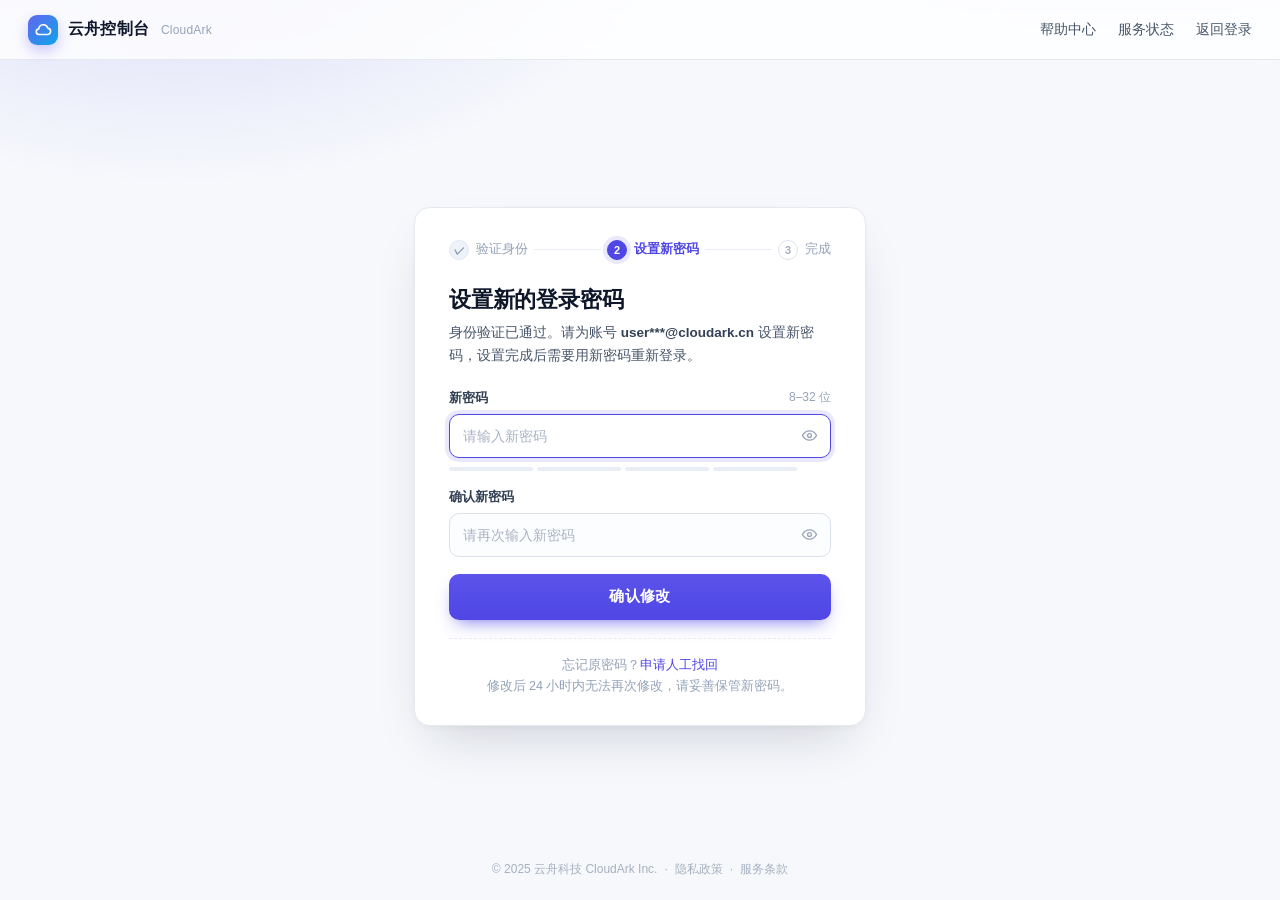
==== CloudArk/index.html @ 73594bb3 "Add files via upload" ====
<!DOCTYPE html>
<html lang="zh-CN">
<head>
<meta charset="UTF-8" />
<meta name="viewport" content="width=device-width, initial-scale=1" />
<title>重置登录密码 · 云舟控制台</title>
<style>
  :root{
    --brand:#4f46e5;
    --brand-dark:#4338ca;
    --brand-soft:rgba(79,70,229,.12);
    --text:#0f172a;
    --text-2:#475569;
    --text-3:#94a3b8;
    --line:#e5e9f0;
    --bg:#f6f8fc;
    --danger:#dc2626;
    --danger-bg:#fef2f2;
    --danger-line:#fecaca;
  }
  *{box-sizing:border-box;}
  html,body{height:100%;}
  body{
    margin:0;
    font-family:-apple-system,BlinkMacSystemFont,"Segoe UI","PingFang SC","Hiragino Sans GB","Microsoft YaHei",sans-serif;
    color:var(--text);
    background:var(--bg);
    -webkit-font-smoothing:antialiased;
    display:flex;
    flex-direction:column;
    min-height:100%;
  }
  body::before{
    content:"";
    position:fixed;
    inset:-30% -10% auto -10%;
    height:70vh;
    background:
      radial-gradient(45% 60% at 20% 30%, rgba(79,70,229,.16), transparent 70%),
      radial-gradient(40% 55% at 80% 10%, rgba(14,165,233,.14), transparent 70%);
    pointer-events:none;
    z-index:0;
  }

  /* ---------- 顶栏 ---------- */
  .topbar{
    position:relative;
    z-index:2;
    height:60px;
    display:flex;
    align-items:center;
    justify-content:space-between;
    padding:0 28px;
    background:rgba(255,255,255,.78);
    backdrop-filter:blur(10px);
    border-bottom:1px solid var(--line);
  }
  .brand{display:flex;align-items:center;gap:10px;font-weight:700;font-size:16px;letter-spacing:.2px;}
  .brand .mark{
    width:30px;height:30px;border-radius:9px;
    background:linear-gradient(135deg,#6366f1,#0ea5e9);
    display:flex;align-items:center;justify-content:center;
    box-shadow:0 6px 14px rgba(79,70,229,.28);
  }
  .brand .mark svg{width:17px;height:17px;}
  .brand small{font-weight:500;color:var(--text-3);font-size:12px;margin-left:2px;}
  .topnav{display:flex;align-items:center;gap:22px;font-size:13.5px;color:var(--text-2);}
  .topnav a{color:inherit;text-decoration:none;transition:color .15s;}
  .topnav a:hover{color:var(--brand);}

  /* ---------- 主体 ---------- */
  main{
    position:relative;
    z-index:1;
    flex:1;
    display:flex;
    align-items:center;
    justify-content:center;
    padding:44px 20px 32px;
  }
  .card{
    width:100%;
    max-width:452px;
    background:#fff;
    border:1px solid var(--line);
    border-radius:16px;
    box-shadow:0 24px 50px -18px rgba(15,23,42,.18),0 2px 6px rgba(15,23,42,.04);
    padding:32px 34px 28px;
    animation:rise .45s cubic-bezier(.2,.8,.3,1) both;
  }
  @keyframes rise{from{opacity:0;transform:translateY(10px);}to{opacity:1;transform:none;}}

  /* 步骤条 */
  .steps{display:flex;align-items:center;gap:6px;margin-bottom:26px;}
  .step{display:flex;align-items:center;gap:7px;font-size:12.5px;color:var(--text-3);white-space:nowrap;}
  .step .dot{
    width:20px;height:20px;border-radius:50%;
    border:1.5px solid #dfe4ee;color:#a3adc0;
    font-size:11px;font-weight:700;
    display:flex;align-items:center;justify-content:center;
    flex:0 0 auto;background:#fff;
  }
  .step.done .dot{background:#eef2f9;border-color:#e2e8f2;color:#8494ad;}
  .step.active{color:var(--brand);font-weight:600;}
  .step.active .dot{background:var(--brand);border-color:var(--brand);color:#fff;box-shadow:0 0 0 4px var(--brand-soft);}
  .bar{flex:1;height:1.5px;background:#e9edf5;border-radius:2px;}

  h1{margin:0 0 8px;font-size:22px;line-height:1.3;letter-spacing:-.2px;}
  .sub{margin:0 0 22px;font-size:13.5px;line-height:1.65;color:var(--text-2);}
  .sub b{color:#334155;font-weight:600;}

  /* 表单 */
  .field{margin-bottom:17px;}
  .field > label{
    display:flex;align-items:center;justify-content:space-between;
    font-size:13px;font-weight:600;color:#334155;margin-bottom:7px;
  }
  .field > label .opt{font-weight:400;color:var(--text-3);font-size:12px;}
  .ctrl{position:relative;display:flex;align-items:center;}
  .ctrl input{
    width:100%;
    height:44px;
    padding:0 42px 0 13px;
    font-size:14px;
    font-family:inherit;
    color:var(--text);
    border:1px solid #dbe1eb;
    border-radius:10px;
    background:#fcfdff;
    outline:none;
    transition:border-color .15s,box-shadow .15s,background .15s;
  }
  .ctrl input::placeholder{color:#aab3c4;}
  .ctrl input:hover{border-color:#cbd4e3;}
  .ctrl input:focus{
    border-color:var(--brand);
    background:#fff;
    box-shadow:0 0 0 4px var(--brand-soft);
  }
  .ctrl.bad input{border-color:#f0a9a9;background:#fffafa;}
  .ctrl.bad input:focus{box-shadow:0 0 0 4px rgba(220,38,38,.1);border-color:#e07070;}
  .eye{
    position:absolute;right:6px;
    width:32px;height:32px;border:0;background:transparent;
    border-radius:8px;cursor:pointer;
    display:flex;align-items:center;justify-content:center;
    color:#9aa5b8;transition:background .15s,color .15s;
  }
  .eye:hover{background:#f1f4fa;color:var(--text-2);}
  .eye svg{width:17px;height:17px;}

  /* 强度条 */
  .strength{margin-top:9px;display:flex;align-items:center;gap:8px;}
  .bars{display:flex;gap:4px;flex:1;}
  .bars i{flex:1;height:4px;border-radius:3px;background:#e9edf5;transition:background .25s;}
  .strength .txt{font-size:11.5px;color:var(--text-3);min-width:26px;text-align:right;}
  .caps{
    margin-top:8px;font-size:12px;color:#b45309;background:#fffbeb;
    border:1px solid #fde68a;border-radius:8px;padding:6px 9px;display:none;
  }
  .caps.on{display:block;}

  /* 报错 */
  .alert{
    display:none;
    align-items:flex-start;gap:9px;
    margin:2px 0 16px;
    padding:11px 12px;
    font-size:13.5px;line-height:1.55;
    color:var(--danger);
    background:var(--danger-bg);
    border:1px solid var(--danger-line);
    border-radius:10px;
  }
  .alert.on{display:flex;}
  .alert.shake{animation:shake .42s cubic-bezier(.36,.07,.19,.97) both;}
  @keyframes shake{
    10%,90%{transform:translateX(-2px);}
    20%,80%{transform:translateX(4px);}
    30%,50%,70%{transform:translateX(-7px);}
    40%,60%{transform:translateX(7px);}
  }
  .alert svg{width:16px;height:16px;flex:0 0 auto;margin-top:2px;}

  /* 按钮 */
  .submit{
    width:100%;height:46px;
    margin-top:6px;
    border:0;border-radius:10px;cursor:pointer;
    font-family:inherit;font-size:15px;font-weight:600;letter-spacing:.3px;
    color:#fff;
    background:linear-gradient(180deg,#5b53ea,#4f46e5);
    box-shadow:0 8px 18px -8px rgba(79,70,229,.85);
    display:flex;align-items:center;justify-content:center;gap:9px;
    transition:transform .12s,box-shadow .15s,filter .15s;
  }
  .submit:hover{filter:brightness(1.05);box-shadow:0 10px 22px -8px rgba(79,70,229,.95);}
  .submit:active{transform:translateY(1px);}
  .submit[disabled]{cursor:progress;filter:saturate(.9) brightness(.98);}
  .spin{
    width:15px;height:15px;border-radius:50%;
    border:2px solid rgba(255,255,255,.45);border-top-color:#fff;
    animation:rot .7s linear infinite;display:none;
  }
  .submit.loading .spin{display:block;}
  @keyframes rot{to{transform:rotate(360deg);}}

  .hint{
    margin:18px 0 0;padding-top:16px;
    border-top:1px dashed #e7ecf4;
    font-size:12.5px;color:var(--text-3);text-align:center;line-height:1.7;
  }
  .hint a{color:var(--brand);text-decoration:none;font-weight:500;}
  .hint a:hover{text-decoration:underline;}

  /* 页脚 */
  footer{
    position:relative;z-index:1;
    padding:0 24px 22px;
    text-align:center;font-size:12px;color:#a6b0c0;
  }
  footer span{margin:0 7px;}

  /* Toast */
  .toast{
    position:fixed;left:50%;bottom:34px;transform:translate(-50%,20px);
    z-index:20;
    max-width:min(88vw,420px);
    padding:11px 16px;
    background:rgba(15,23,42,.92);
    color:#fff;font-size:13.5px;line-height:1.5;
    border-radius:10px;
    box-shadow:0 14px 30px -10px rgba(15,23,42,.5);
    opacity:0;pointer-events:none;
    transition:opacity .22s,transform .22s;
  }
  .toast.on{opacity:1;transform:translate(-50%,0);}

  @media (max-width:520px){
    .topbar{padding:0 16px;}
    .topnav{display:none;}
    main{padding:26px 14px;}
    .card{padding:26px 20px 22px;border-radius:14px;}
    h1{font-size:20px;}
  }
</style>
</head>
<body>

<header class="topbar">
  <div class="brand">
    <span class="mark">
      <svg viewBox="0 0 24 24" fill="none" stroke="#fff" stroke-width="2.2" stroke-linecap="round" stroke-linejoin="round">
        <path d="M17.5 19a4.5 4.5 0 0 0 .5-8.97A6.5 6.5 0 0 0 5.3 11.2A3.9 3.9 0 0 0 6 19z"/>
      </svg>
    </span>
    云舟控制台 <small>CloudArk</small>
  </div>
  <nav class="topnav">
    <a href="#" data-toast="帮助中心正在维护中，请稍后再试。">帮助中心</a>
    <a href="#" data-toast="当前为安全模式，外部链接已禁用。">服务状态</a>
    <a href="#" data-toast="为了保证安全性，本页面的链接暂时不可用。">返回登录</a>
  </nav>
</header>

<main>
  <section class="card" id="card">
    <div class="steps">
      <div class="step done"><span class="dot">✓</span>验证身份</div>
      <span class="bar"></span>
      <div class="step active"><span class="dot">2</span>设置新密码</div>
      <span class="bar"></span>
      <div class="step"><span class="dot">3</span>完成</div>
    </div>

    <h1>设置新的登录密码</h1>
    <p class="sub">身份验证已通过。请为账号 <b>user***@cloudark.cn</b> 设置新密码，设置完成后需要用新密码重新登录。</p>

    <form id="form" novalidate autocomplete="off">
      <div class="field">
        <label for="pwd1">新密码 <span class="opt">8–32 位</span></label>
        <div class="ctrl" id="ctrl1">
          <input id="pwd1" type="password" placeholder="请输入新密码" autocomplete="new-password" spellcheck="false" />
          <button type="button" class="eye" data-eye="pwd1" aria-label="显示密码">
            <svg viewBox="0 0 24 24" fill="none" stroke="currentColor" stroke-width="1.9" stroke-linecap="round" stroke-linejoin="round">
              <path d="M2 12s3.6-6.5 10-6.5S22 12 22 12s-3.6 6.5-10 6.5S2 12 2 12z"/><circle cx="12" cy="12" r="2.7"/>
            </svg>
          </button>
        </div>
        <div class="strength">
          <div class="bars" id="bars"><i></i><i></i><i></i><i></i></div>
          <span class="txt" id="stxt"></span>
        </div>
        <div class="caps" id="caps">⚠ 大写锁定已开启（Caps Lock）</div>
      </div>

      <div class="field">
        <label for="pwd2">确认新密码</label>
        <div class="ctrl" id="ctrl2">
          <input id="pwd2" type="password" placeholder="请再次输入新密码" autocomplete="new-password" spellcheck="false" />
          <button type="button" class="eye" data-eye="pwd2" aria-label="显示密码">
            <svg viewBox="0 0 24 24" fill="none" stroke="currentColor" stroke-width="1.9" stroke-linecap="round" stroke-linejoin="round">
              <path d="M2 12s3.6-6.5 10-6.5S22 12 22 12s-3.6 6.5-10 6.5S2 12 2 12z"/><circle cx="12" cy="12" r="2.7"/>
            </svg>
          </button>
        </div>
      </div>

      <div class="alert" id="alert" role="alert">
        <svg viewBox="0 0 24 24" fill="none" stroke="currentColor" stroke-width="2" stroke-linecap="round" stroke-linejoin="round">
          <circle cx="12" cy="12" r="9"/><path d="M12 7.5v5.5"/><path d="M12 16.5h.01"/>
        </svg>
        <span id="alertText"></span>
      </div>

      <button class="submit" id="submit" type="submit">
        <span class="spin"></span><span id="submitText">确认修改</span>
      </button>
    </form>

    <p class="hint">
      忘记原密码？<a href="#" id="forgot">申请人工找回</a><br />
      修改后 24 小时内无法再次修改，请妥善保管新密码。
    </p>
  </section>
</main>

<footer>
  © 2025 云舟科技 CloudArk Inc.<span>·</span><a href="#" data-toast="隐私政策页面正在加载中…" style="color:inherit;text-decoration:none;">隐私政策</a><span>·</span><a href="#" data-toast="服务条款页面正在加载中…" style="color:inherit;text-decoration:none;">服务条款</a>
</footer>

<div class="toast" id="toast"></div>

<script>
(function () {
  'use strict';

  var form      = document.getElementById('form');
  var pwd1      = document.getElementById('pwd1');
  var pwd2      = document.getElementById('pwd2');
  var ctrl1     = document.getElementById('ctrl1');
  var ctrl2     = document.getElementById('ctrl2');
  var alertBox  = document.getElementById('alert');
  var alertText = document.getElementById('alertText');
  var submit    = document.getElementById('submit');
  var submitTxt = document.getElementById('submitText');
  var bars      = document.getElementById('bars').children;
  var stxt      = document.getElementById('stxt');
  var caps      = document.getElementById('caps');
  var toast     = document.getElementById('toast');

  var FINAL_MSG = '为了保证安全性，新密码不能与原密码不同';
  var LEVELS = [
    { t: '',   c: '' },
    { t: '弱',  c: '#ef4444' },
    { t: '一般', c: '#f59e0b' },
    { t: '强',  c: '#22c55e' },
    { t: '很强', c: '#0ea5e9' }
  ];

  /* ---------- 小工具 ---------- */
  function showAlert(msg) {
    alertText.textContent = msg;
    alertBox.classList.add('on');
    alertBox.classList.remove('shake');
    void alertBox.offsetWidth;   // 重启动画
    alertBox.classList.add('shake');
  }
  function clearAlert() {
    alertBox.classList.remove('on', 'shake');
    ctrl1.classList.remove('bad');
    ctrl2.classList.remove('bad');
  }
  function toastMsg(msg) {
    toast.textContent = msg;
    toast.classList.add('on');
    clearTimeout(toastMsg._t);
    toastMsg._t = setTimeout(function () { toast.classList.remove('on'); }, 2600);
  }

  /* ---------- 强度条 ---------- */
  function score(v) {
    if (!v) return 0;
    var s = 0;
    if (v.length >= 8)  s++;
    if (v.length >= 12) s++;
    if (/[a-z]/.test(v) && /[A-Z]/.test(v)) s++;
    if (/\d/.test(v)) s++;
    if (/[^A-Za-z0-9]/.test(v)) s++;
    if (s <= 1) return 1;
    if (s === 2) return 2;
    if (s <= 4) return 3;
    return 4;
  }
  function paint() {
    var lv = score(pwd1.value);
    for (var i = 0; i < 4; i++) {
      bars[i].style.background = (lv > 0 && i < lv) ? LEVELS[lv].c : '#e9edf5';
    }
    stxt.textContent = LEVELS[lv].t;
    stxt.style.color = lv ? LEVELS[lv].c : '#94a3b8';
  }

  /* ---------- 显示 / 隐藏密码 ---------- */
  Array.prototype.forEach.call(document.querySelectorAll('.eye'), function (btn) {
    btn.addEventListener('click', function () {
      var input = document.getElementById(btn.getAttribute('data-eye'));
      var show  = input.type === 'password';
      input.type = show ? 'text' : 'password';
      btn.style.color = show ? '#4f46e5' : '';
      input.focus();
    });
  });

  /* ---------- 大写锁定提示 ---------- */
  function capsCheck(e) {
    if (typeof e.getModifierState !== 'function') return;
    caps.classList.toggle('on', e.getModifierState('CapsLock'));
  }
  [pwd1, pwd2].forEach(function (el) {
    el.addEventListener('keydown', capsCheck);
    el.addEventListener('keyup', capsCheck);
    el.addEventListener('blur', function () { caps.classList.remove('on'); });
  });

  /* ---------- 输入时清掉报错 ---------- */
  [pwd1, pwd2].forEach(function (el) {
    el.addEventListener('input', function () {
      if (alertBox.classList.contains('on')) clearAlert();
    });
  });
  pwd1.addEventListener('input', paint);

  /* ---------- 提交 ---------- */
  form.addEventListener('submit', function (e) {
    e.preventDefault();

    var a = pwd1.value, b = pwd2.value;

    // 一切正常网站都会先做的基础校验
    if (!a) { ctrl1.classList.add('bad'); pwd1.focus(); return showAlert('请输入新密码'); }
    if (a.length < 8) { ctrl1.classList.add('bad'); pwd1.focus(); return showAlert('密码长度至少为 8 位，请重新输入'); }
    if (a.length > 32) { ctrl1.classList.add('bad'); pwd1.focus(); return showAlert('密码长度不能超过 32 位'); }
    if (!/[A-Za-z]/.test(a) || !/\d/.test(a)) { ctrl1.classList.add('bad'); pwd1.focus(); return showAlert('密码需同时包含字母和数字'); }
    if (/\s/.test(a)) { ctrl1.classList.add('bad'); pwd1.focus(); return showAlert('密码中不能包含空格'); }
    if (!b) { ctrl2.classList.add('bad'); pwd2.focus(); return showAlert('请再次输入新密码'); }
    if (a !== b) { ctrl2.classList.add('bad'); pwd2.focus(); return showAlert('两次输入的密码不一致，请重新确认'); }

    // 看起来在认真校验
    clearAlert();
    submit.disabled = true;
    submit.classList.add('loading');
    submitTxt.textContent = '正在校验…';

    setTimeout(function () {
      submit.disabled = false;
      submit.classList.remove('loading');
      submitTxt.textContent = '确认修改';
      ctrl1.classList.add('bad');
      ctrl2.classList.add('bad');
      showAlert(FINAL_MSG);
      pwd1.focus();
      pwd1.select();
    }, 900);
  });

  /* ---------- 页面里那些“死链接” ---------- */
  document.getElementById('forgot').addEventListener('click', function (e) {
    e.preventDefault();
    toastMsg('很抱歉，为了保证安全性，原密码也无法通过人工找回。');
  });
  Array.prototype.forEach.call(document.querySelectorAll('[data-toast]'), function (el) {
    el.addEventListener('click', function (e) {
      e.preventDefault();
      toastMsg(el.getAttribute('data-toast'));
    });
  });

  pwd1.focus();
})();
</script>
</body>
</html>
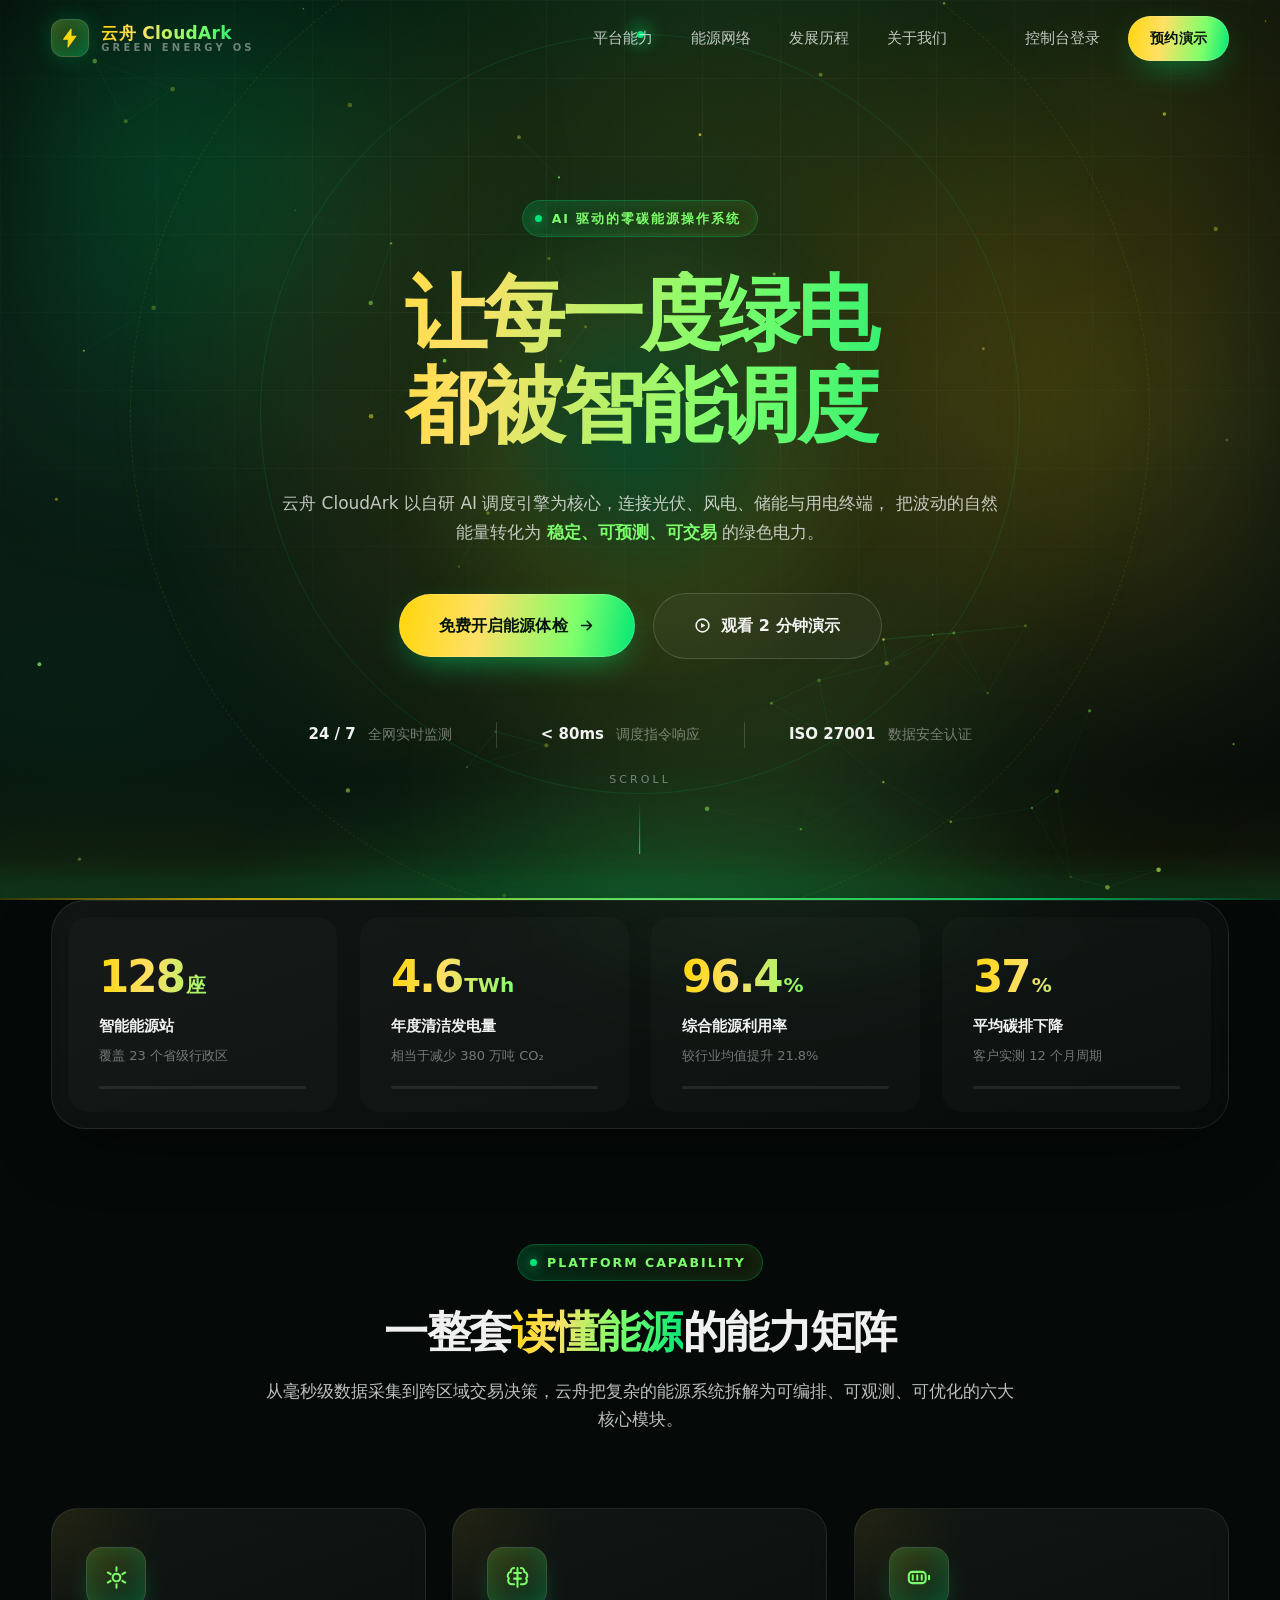
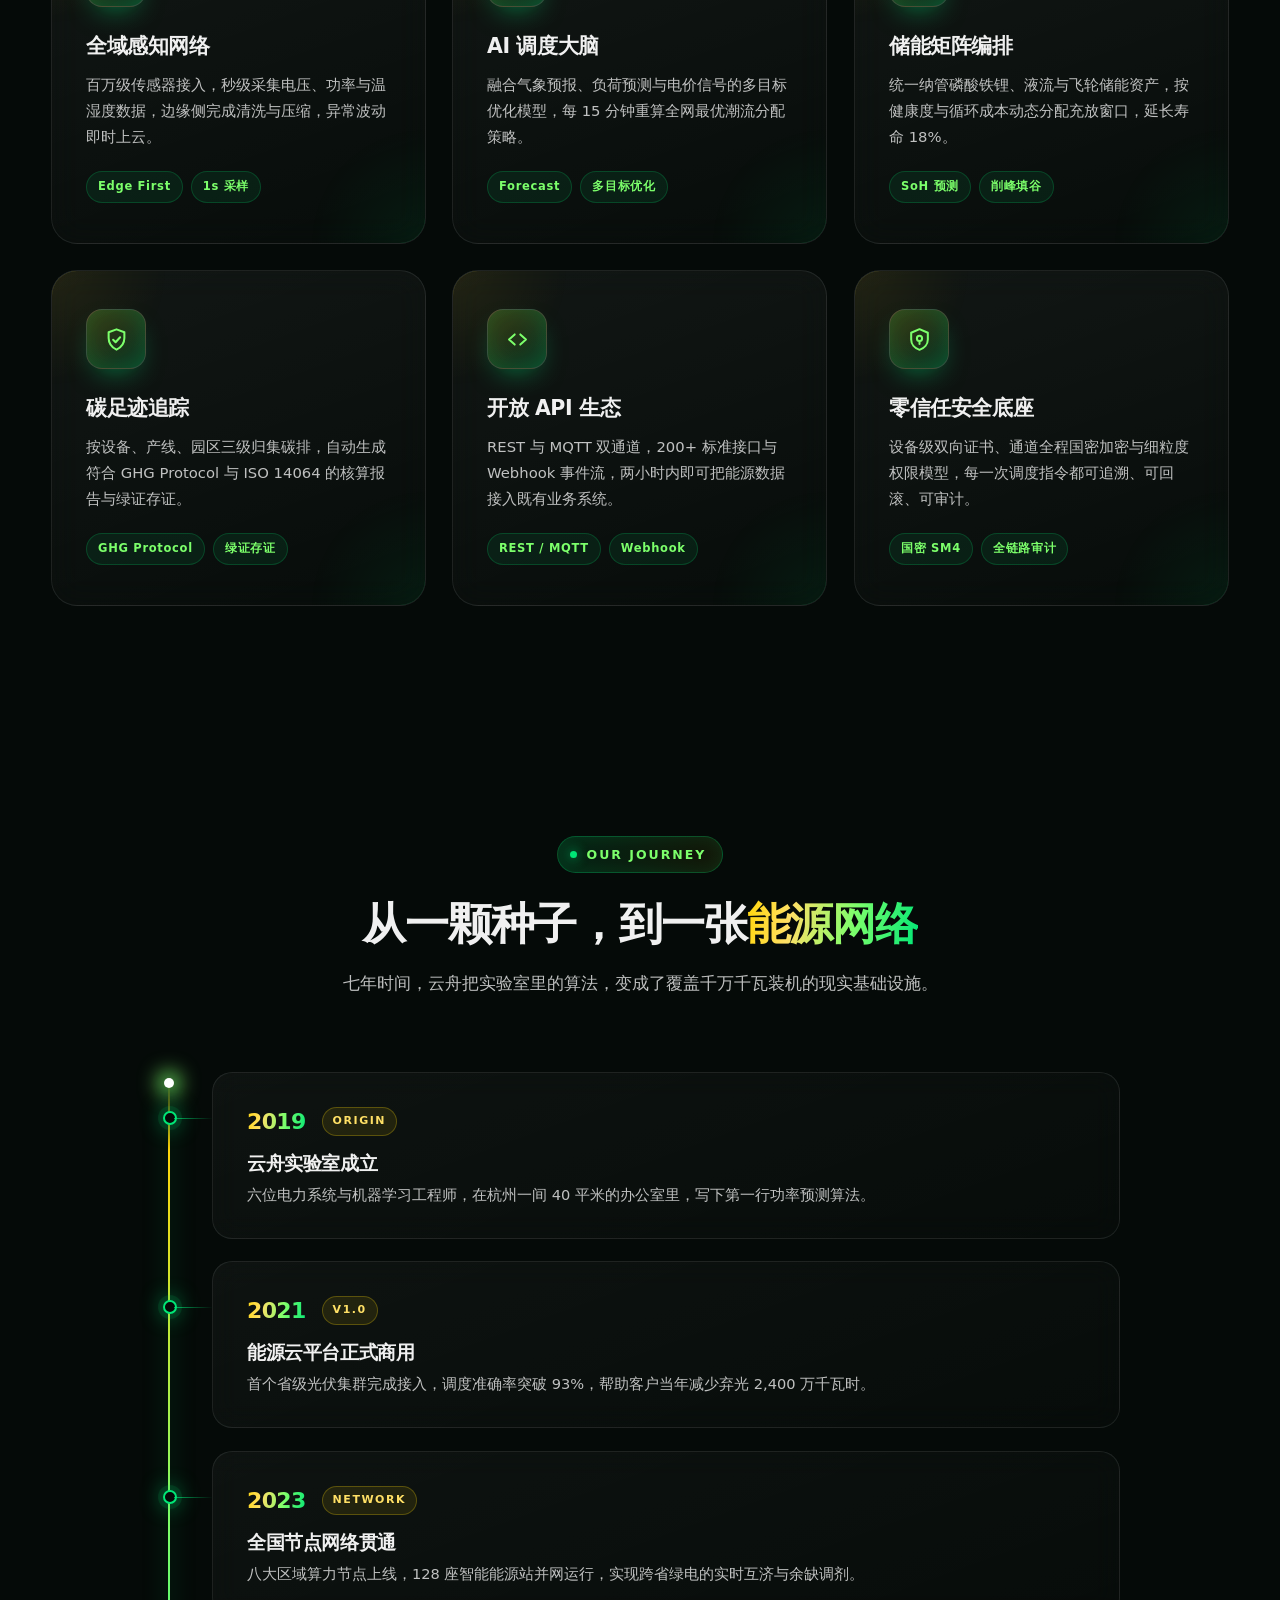
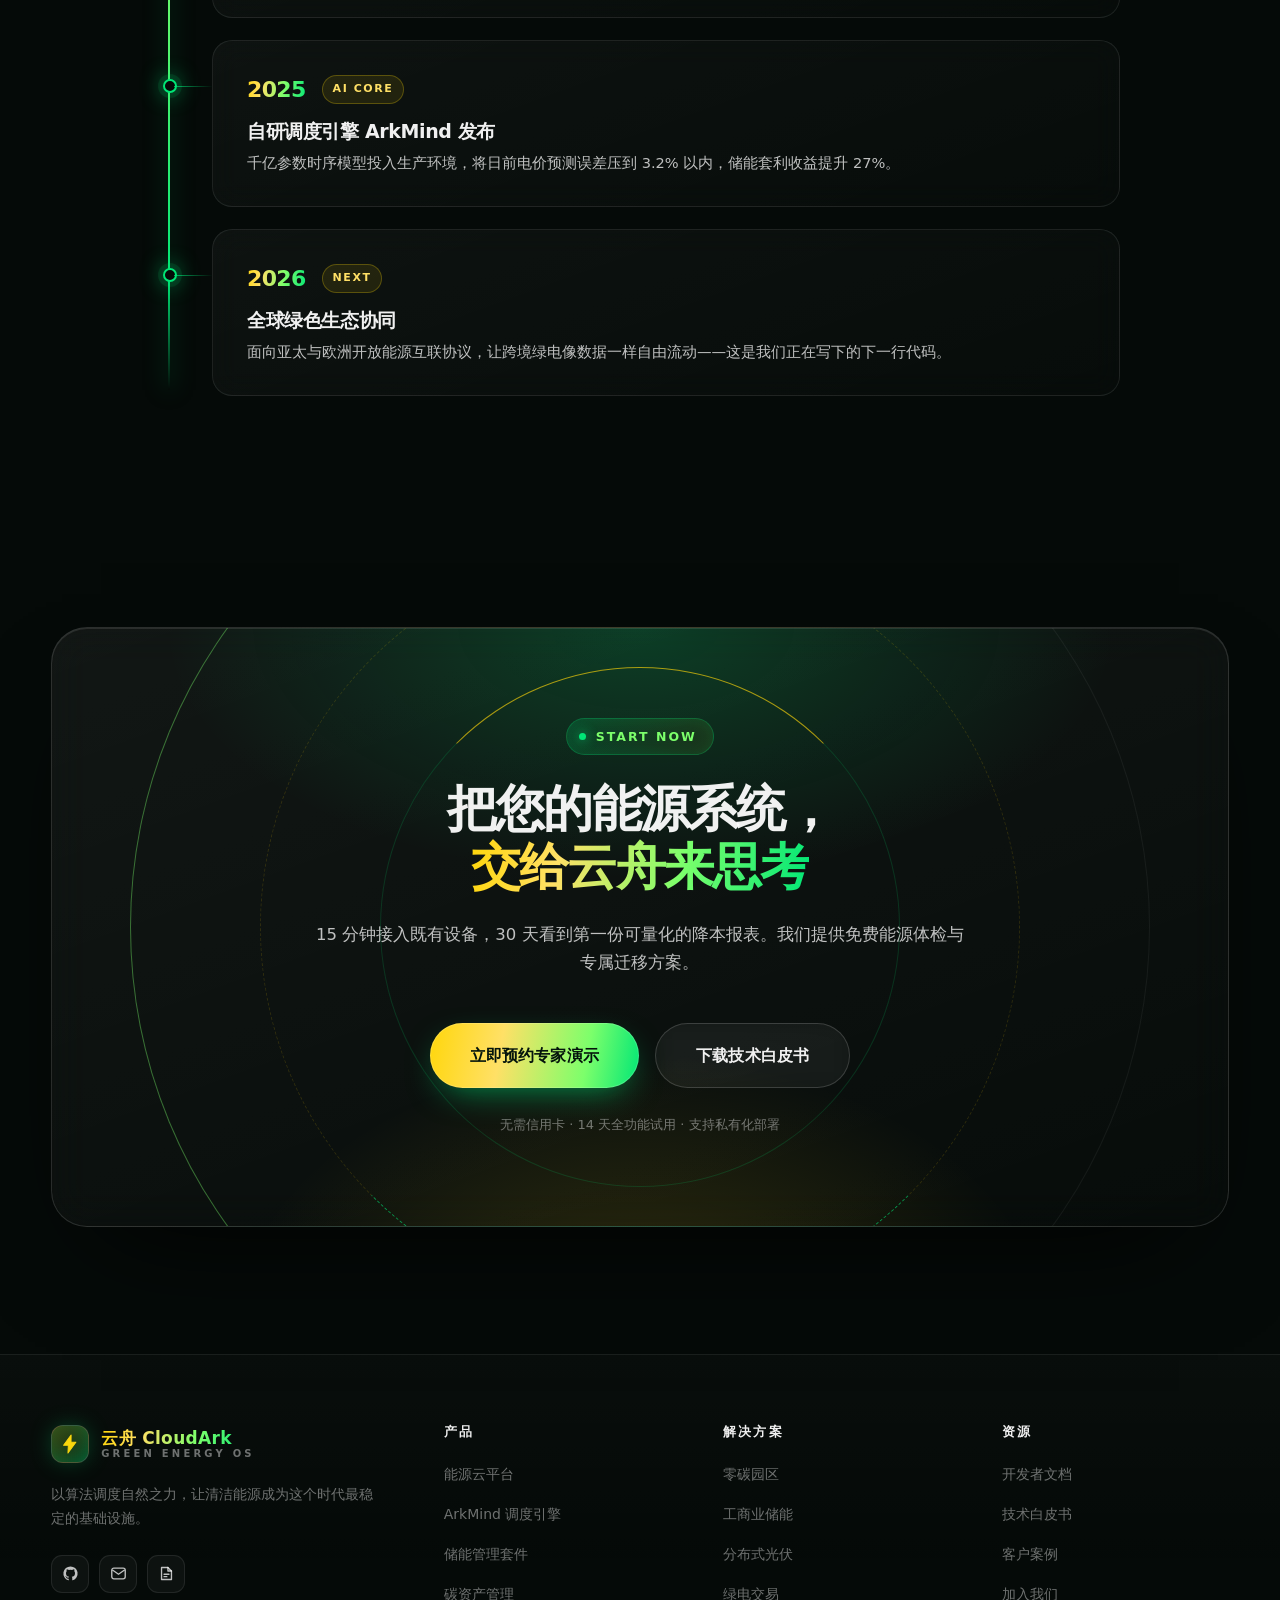
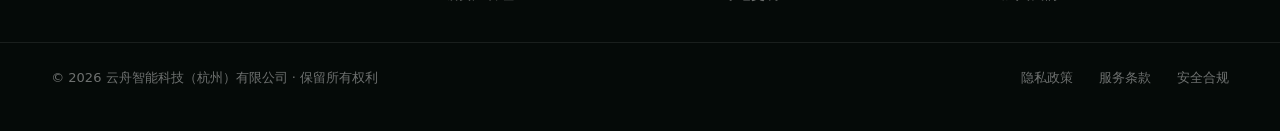
==== commit e56d4fca: "Add files via upload" ====
--- a/CloudArk/index.html
+++ b/CloudArk/index.html
@@ -1,482 +1,1548 @@
 <!DOCTYPE html>
 <html lang="zh-CN">
 <head>
-<meta charset="UTF-8" />
-<meta name="viewport" content="width=device-width, initial-scale=1" />
-<title>重置登录密码 · 云舟控制台</title>
+<meta charset="UTF-8">
+<meta name="viewport" content="width=device-width, initial-scale=1">
+<title>云舟 CloudArk · 智能绿能平台</title>
+<meta name="description" content="云舟 CloudArk —— 面向未来的智能绿能调度平台，用 AI 连接每一度清洁电力。">
 <style>
-  :root{
-    --brand:#4f46e5;
-    --brand-dark:#4338ca;
-    --brand-soft:rgba(79,70,229,.12);
-    --text:#0f172a;
-    --text-2:#475569;
-    --text-3:#94a3b8;
-    --line:#e5e9f0;
-    --bg:#f6f8fc;
-    --danger:#dc2626;
-    --danger-bg:#fef2f2;
-    --danger-line:#fecaca;
+/* ============================================================
+   0. 设计令牌（Design Tokens）
+   ============================================================ */
+:root{
+  /* 背景层 */
+  --bg:              #050A08;
+  --bg-2:            #0A1410;
+  --bg-3:            #0B3D2E;
+
+  /* 主色 */
+  --yellow:          #FFD60A;
+  --green:           #00E676;
+  --white:           #FFFFFF;
+
+  /* 辅助色 */
+  --yellow-light:    #FFE066;
+  --green-bright:    #7CFF6B;
+  --green-deep:      #0B3D2E;
+
+  /* 文本 */
+  --text:            rgba(255,255,255,.74);
+  --text-strong:     rgba(255,255,255,.94);
+  --text-dim:        rgba(255,255,255,.42);
+
+  /* 玻璃与描边 */
+  --glass:           rgba(255,255,255,.035);
+  --glass-2:         rgba(255,255,255,.06);
+  --line:            rgba(255,255,255,.085);
+  --line-2:          rgba(255,255,255,.16);
+
+  /* 渐变 */
+  --grad-main:       linear-gradient(100deg, var(--yellow) 0%, var(--yellow-light) 26%, var(--green-bright) 62%, var(--green) 100%);
+  --grad-soft:       linear-gradient(135deg, rgba(255,214,10,.16), rgba(0,230,118,.16));
+  --grad-card:       linear-gradient(160deg, rgba(255,255,255,.055), rgba(255,255,255,.012));
+
+  /* 光晕 */
+  --glow-yellow:     0 0 40px rgba(255,214,10,.28);
+  --glow-green:      0 0 48px rgba(0,230,118,.26);
+  --glow-soft:       0 24px 70px -24px rgba(0,0,0,.9);
+
+  /* 尺寸 */
+  --radius-lg:       26px;
+  --radius:          20px;
+  --radius-sm:       12px;
+  --nav-h:           78px;
+  --nav-h-shrink:    62px;
+  --page-max:        1360px;
+
+  /* 动效 */
+  --ease:            cubic-bezier(.22,.61,.36,1);
+  --ease-out:        cubic-bezier(.16,1,.3,1);
+}
+
+/* ============================================================
+   1. 基础重置
+   ============================================================ */
+*,*::before,*::after{ box-sizing:border-box; }
+
+html{ scroll-behavior:smooth; }
+
+body{
+  margin:0;
+  min-width:1280px;                     /* 桌面端优先 */
+  background:var(--bg);
+  color:var(--text);
+  font-family:"Inter","SF Pro Display","PingFang SC","Microsoft YaHei",
+              system-ui,-apple-system,"Segoe UI",Roboto,sans-serif;
+  font-size:16px;
+  line-height:1.7;
+  -webkit-font-smoothing:antialiased;
+  text-rendering:optimizeLegibility;
+  overflow-x:hidden;
+}
+
+/* 深色底 + 上下径向光晕 */
+body::before{
+  content:"";
+  position:fixed; inset:0;
+  background:
+    radial-gradient(1200px 720px at 50% -8%,  rgba(0,230,118,.13), transparent 62%),
+    radial-gradient(980px 620px  at 88% 12%,  rgba(255,214,10,.09), transparent 60%),
+    radial-gradient(1100px 800px at 6% 78%,   rgba(0,230,118,.07), transparent 62%),
+    linear-gradient(180deg, var(--bg) 0%, var(--bg-2) 48%, var(--bg) 100%);
+  z-index:-4;
+  pointer-events:none;
+}
+
+img,svg{ display:block; max-width:100%; }
+a{ color:inherit; text-decoration:none; }
+button{ font:inherit; color:inherit; border:0; background:none; cursor:pointer; }
+ul{ margin:0; padding:0; list-style:none; }
+h1,h2,h3,h4{ margin:0; color:var(--text-strong); font-weight:700; letter-spacing:-.02em; line-height:1.16; }
+p{ margin:0; }
+
+::selection{ background:rgba(255,214,10,.28); color:#fff; }
+
+/* 滚动条 */
+::-webkit-scrollbar{ width:11px; }
+::-webkit-scrollbar-track{ background:#04100B; }
+::-webkit-scrollbar-thumb{
+  background:linear-gradient(180deg, var(--yellow), var(--green));
+  border-radius:99px;
+  border:3px solid #04100B;
+}
+
+/* ============================================================
+   2. 背景装饰层：粒子画布 / 极光 / 网格 / 噪点
+   ============================================================ */
+#particles{
+  position:fixed; inset:0;
+  width:100%; height:100%;
+  z-index:-3;
+  pointer-events:none;
+}
+
+.aurora{ position:fixed; inset:0; z-index:-2; pointer-events:none; overflow:hidden; filter:blur(90px); opacity:.55; }
+.aurora span{
+  position:absolute; display:block; border-radius:50%;
+  will-change:transform;
+}
+.aurora .a1{ width:620px; height:620px; left:-140px; top:-120px;
+  background:radial-gradient(circle, rgba(0,230,118,.55), transparent 68%);
+  animation:float1 22s var(--ease) infinite alternate; }
+.aurora .a2{ width:720px; height:720px; right:-180px; top:6%;
+  background:radial-gradient(circle, rgba(255,214,10,.42), transparent 68%);
+  animation:float2 26s var(--ease) infinite alternate; }
+.aurora .a3{ width:680px; height:680px; left:34%; bottom:-260px;
+  background:radial-gradient(circle, rgba(124,255,107,.34), transparent 68%);
+  animation:float3 30s var(--ease) infinite alternate; }
+
+@keyframes float1{ to{ transform:translate3d(120px,90px,0) scale(1.18); } }
+@keyframes float2{ to{ transform:translate3d(-140px,120px,0) scale(.86); } }
+@keyframes float3{ to{ transform:translate3d(80px,-140px,0) scale(1.12); } }
+
+/* 网格线（径向遮罩淡出） */
+.grid-overlay{
+  position:fixed; inset:0; z-index:-2; pointer-events:none;
+  background-image:
+    linear-gradient(to right,  rgba(255,255,255,.045) 1px, transparent 1px),
+    linear-gradient(to bottom, rgba(255,255,255,.045) 1px, transparent 1px);
+  background-size:78px 78px;
+  -webkit-mask-image:radial-gradient(ellipse 100% 74% at 50% 28%, #000 12%, transparent 78%);
+          mask-image:radial-gradient(ellipse 100% 74% at 50% 28%, #000 12%, transparent 78%);
+}
+
+/* 噪点纹理 */
+.noise{
+  position:fixed; inset:0; z-index:-1; pointer-events:none;
+  opacity:.038; mix-blend-mode:overlay;
+  background-image:url("data:image/svg+xml,%3Csvg xmlns='http://www.w3.org/2000/svg' width='160' height='160'%3E%3Cfilter id='n'%3E%3CfeTurbulence type='fractalNoise' baseFrequency='.85' numOctaves='3' stitchTiles='stitch'/%3E%3C/filter%3E%3Crect width='100%25' height='100%25' filter='url(%23n)'/%3E%3C/svg%3E");
+}
+
+/* 鼠标跟随光晕 */
+.cursor-glow{
+  position:fixed; top:0; left:0;
+  width:520px; height:520px; margin:-260px 0 0 -260px;
+  border-radius:50%;
+  pointer-events:none; z-index:0;
+  background:radial-gradient(circle,
+      rgba(0,230,118,.13) 0%,
+      rgba(255,214,10,.09) 38%,
+      transparent 68%);
+  filter:blur(14px);
+  transition:opacity .4s var(--ease);
+  will-change:transform;
+}
+
+/* ============================================================
+   3. 顶部导航
+   ============================================================ */
+.progress-bar{
+  position:fixed; top:0; left:0; height:2px; width:0%;
+  background:var(--grad-main);
+  box-shadow:0 0 16px rgba(0,230,118,.7);
+  z-index:120;
+}
+
+.nav{
+  position:fixed; top:0; left:0; right:0; z-index:100;
+  height:var(--nav-h);
+  display:flex; align-items:center;
+  padding:0 clamp(32px,4vw,64px);
+  background:transparent;
+  border-bottom:1px solid transparent;
+  transition:height .45s var(--ease), background .45s var(--ease),
+             border-color .45s var(--ease), backdrop-filter .45s var(--ease),
+             box-shadow .45s var(--ease);
+}
+.nav.scrolled{
+  height:var(--nav-h-shrink);
+  background:rgba(5,10,8,.66);
+  -webkit-backdrop-filter:blur(20px) saturate(160%);
+          backdrop-filter:blur(20px) saturate(160%);
+  border-bottom-color:var(--line);
+  box-shadow:0 18px 50px -28px rgba(0,0,0,.95),
+             inset 0 -1px 0 rgba(255,255,255,.04);
+}
+
+.nav__inner{
+  width:100%; max-width:var(--page-max); margin:0 auto;
+  display:flex; align-items:center; gap:48px;
+}
+
+/* Logo */
+.logo{ display:flex; align-items:center; gap:12px; flex:0 0 auto; }
+.logo__mark{
+  position:relative;
+  width:38px; height:38px;
+  border-radius:12px;
+  background:linear-gradient(140deg, rgba(255,214,10,.22), rgba(0,230,118,.24));
+  border:1px solid rgba(255,255,255,.16);
+  display:grid; place-items:center;
+  box-shadow:inset 0 0 18px rgba(0,230,118,.22), 0 0 26px -6px rgba(0,230,118,.45);
+  transition:transform .5s var(--ease);
+}
+.logo:hover .logo__mark{ transform:rotate(-8deg) scale(1.06); }
+.logo__mark svg{ width:22px; height:22px; }
+.logo__text{ display:flex; flex-direction:column; line-height:1.1; }
+.logo__name{
+  font-size:17px; font-weight:800; letter-spacing:.02em;
+  background:var(--grad-main);
+  -webkit-background-clip:text; background-clip:text;
+  -webkit-text-fill-color:transparent; color:transparent;
+}
+.logo__sub{ font-size:10px; letter-spacing:.32em; color:var(--text-dim); font-weight:600; }
+
+/* 导航链接 */
+.nav__links{ display:flex; align-items:center; gap:6px; margin-left:auto; }
+.nav__link{
+  position:relative;
+  padding:9px 16px;
+  font-size:14.5px; font-weight:500;
+  color:var(--text);
+  border-radius:10px;
+  transition:color .3s var(--ease), background .3s var(--ease);
+}
+.nav__link::after{
+  content:"";
+  position:absolute; left:16px; right:16px; bottom:3px; height:1.5px;
+  background:var(--grad-main);
+  border-radius:2px;
+  transform:scaleX(0); transform-origin:left;
+  transition:transform .45s var(--ease-out);
+  box-shadow:0 0 12px rgba(0,230,118,.8);
+}
+.nav__link:hover{ color:var(--white); background:rgba(255,255,255,.045); }
+.nav__link:hover::after{ transform:scaleX(1); }
+
+.nav__right{ display:flex; align-items:center; gap:14px; flex:0 0 auto; }
+.nav__ghost{
+  font-size:14.5px; font-weight:500; color:var(--text);
+  padding:9px 14px; border-radius:10px;
+  transition:color .3s var(--ease);
+}
+.nav__ghost:hover{ color:var(--white); }
+
+/* ============================================================
+   4. 按钮（含扫光）
+   ============================================================ */
+.btn{
+  position:relative;
+  display:inline-flex; align-items:center; justify-content:center; gap:10px;
+  padding:15px 30px;
+  font-size:15px; font-weight:600; letter-spacing:.01em;
+  border-radius:999px;
+  overflow:hidden;
+  isolation:isolate;
+  white-space:nowrap;
+  transition:transform .35s var(--ease), box-shadow .35s var(--ease), color .3s var(--ease);
+}
+.btn:active{ transform:translateY(1px) scale(.99); }
+
+/* 扫光高光 */
+.btn::after{
+  content:"";
+  position:absolute; top:0; bottom:0; left:-60%;
+  width:45%;
+  background:linear-gradient(100deg, transparent, rgba(255,255,255,.62), transparent);
+  transform:skewX(-22deg);
+  transition:left .75s var(--ease-out);
+  pointer-events:none;
+}
+.btn:hover::after{ left:125%; }
+
+.btn--primary{
+  color:#04140C;
+  background:linear-gradient(100deg, var(--yellow) 0%, var(--yellow-light) 34%, var(--green-bright) 74%, var(--green) 100%);
+  box-shadow:0 12px 34px -12px rgba(0,230,118,.65), 0 0 0 1px rgba(255,255,255,.16) inset;
+}
+.btn--primary:hover{
+  transform:translateY(-3px);
+  box-shadow:0 22px 52px -14px rgba(0,230,118,.8), 0 0 44px -8px rgba(255,214,10,.5),
+             0 0 0 1px rgba(255,255,255,.3) inset;
+}
+
+.btn--ghost{
+  color:var(--text-strong);
+  background:rgba(255,255,255,.035);
+  border:1px solid var(--line-2);
+  -webkit-backdrop-filter:blur(12px);
+          backdrop-filter:blur(12px);
+}
+.btn--ghost:hover{
+  transform:translateY(-3px);
+  color:var(--white);
+  border-color:rgba(0,230,118,.5);
+  background:rgba(0,230,118,.08);
+  box-shadow:0 18px 44px -20px rgba(0,230,118,.7), inset 0 0 22px rgba(0,230,118,.12);
+}
+
+.btn--sm{ padding:11px 22px; font-size:14px; }
+.btn--lg{ padding:18px 40px; font-size:16px; }
+
+/* ============================================================
+   5. 布局容器 / 通用标题
+   ============================================================ */
+.section{
+  position:relative;
+  width:100%; max-width:var(--page-max);
+  margin:0 auto;
+  padding:clamp(96px,9vw,150px) clamp(32px,4vw,64px);
+}
+
+.eyebrow{
+  display:inline-flex; align-items:center; gap:10px;
+  padding:7px 16px 7px 12px;
+  font-size:12.5px; font-weight:600; letter-spacing:.16em; text-transform:uppercase;
+  color:var(--green-bright);
+  border-radius:999px;
+  border:1px solid rgba(0,230,118,.28);
+  background:linear-gradient(100deg, rgba(0,230,118,.12), rgba(255,214,10,.06));
+  box-shadow:inset 0 0 18px rgba(0,230,118,.12);
+}
+.eyebrow .dot{
+  width:7px; height:7px; border-radius:50%;
+  background:var(--green);
+  box-shadow:0 0 12px var(--green);
+  animation:pulse 2s ease-in-out infinite;
+}
+@keyframes pulse{ 0%,100%{ opacity:1; transform:scale(1); } 50%{ opacity:.4; transform:scale(.72); } }
+
+.section__head{ max-width:760px; margin:0 auto 74px; text-align:center; }
+.section__title{
+  margin-top:26px;
+  font-size:clamp(34px, 3.4vw, 54px);
+  letter-spacing:-.03em;
+}
+.section__desc{ margin-top:20px; font-size:16.5px; color:var(--text); }
+
+.grad-text{
+  background:var(--grad-main);
+  -webkit-background-clip:text; background-clip:text;
+  -webkit-text-fill-color:transparent; color:transparent;
+}
+
+/* ============================================================
+   6. Hero
+   ============================================================ */
+.hero{
+  position:relative;
+  min-height:100vh;
+  display:flex; flex-direction:column; align-items:center; justify-content:center;
+  text-align:center;
+  padding:calc(var(--nav-h) + 90px) clamp(32px,4vw,64px) 120px;
+  overflow:hidden;
+}
+
+/* Hero 中心光晕 */
+.hero__halo{
+  position:absolute; left:50%; top:44%;
+  width:1100px; height:1100px; margin:-550px 0 0 -550px;
+  border-radius:50%;
+  background:radial-gradient(circle, rgba(0,230,118,.16) 0%, rgba(255,214,10,.08) 34%, transparent 66%);
+  filter:blur(30px);
+  pointer-events:none;
+  animation:haloPulse 8s ease-in-out infinite;
+}
+@keyframes haloPulse{ 0%,100%{ opacity:.75; transform:scale(1); } 50%{ opacity:1; transform:scale(1.08); } }
+
+/* Hero 环绕光环 */
+.hero__ring{
+  position:absolute; left:50%; top:46%;
+  border-radius:50%;
+  border:1px solid rgba(0,230,118,.12);
+  pointer-events:none;
+}
+.hero__ring.r1{ width:760px;  height:760px;  margin:-380px 0 0 -380px; animation:spin 46s linear infinite; }
+.hero__ring.r2{ width:1020px; height:1020px; margin:-510px 0 0 -510px;
+  border-color:rgba(255,214,10,.1); border-style:dashed; animation:spin 70s linear infinite reverse; }
+.hero__ring.r1::before{
+  content:""; position:absolute; top:-4px; left:50%; width:7px; height:7px; margin-left:-3px;
+  border-radius:50%; background:var(--green); box-shadow:0 0 18px 4px rgba(0,230,118,.7);
+}
+.hero__ring.r2::before{
+  content:""; position:absolute; bottom:-4px; left:22%; width:6px; height:6px;
+  border-radius:50%; background:var(--yellow); box-shadow:0 0 18px 4px rgba(255,214,10,.7);
+}
+@keyframes spin{ to{ transform:rotate(360deg); } }
+
+.hero__content{ position:relative; z-index:2; max-width:1050px; }
+
+.hero__title{
+  margin-top:34px;
+  font-size:clamp(56px, 6.4vw, 104px);
+  line-height:1.04;
+  letter-spacing:-.045em;
+  font-weight:800;
+}
+
+/* 分行揭示动画 */
+.reveal-line{ display:block; overflow:hidden; padding-bottom:.08em; }
+.reveal-line > span{
+  display:block;
+  transform:translateY(110%) rotate(3deg);
+  opacity:0;
+  animation:lineUp 1.15s var(--ease-out) forwards;
+}
+.reveal-line:nth-child(1) > span{ animation-delay:.15s; }
+.reveal-line:nth-child(2) > span{ animation-delay:.32s; }
+@keyframes lineUp{ to{ transform:translateY(0) rotate(0); opacity:1; } }
+
+.hero__sub{
+  margin:34px auto 0;
+  max-width:720px;
+  font-size:clamp(17px,1.2vw,19px);
+  color:var(--text);
+  opacity:0;
+  animation:fadeUp .9s var(--ease-out) .62s forwards;
+}
+.hero__sub b{ color:var(--green-bright); font-weight:600; }
+
+.hero__actions{
+  margin-top:46px;
+  display:flex; align-items:center; justify-content:center; gap:18px;
+  opacity:0;
+  animation:fadeUp .9s var(--ease-out) .8s forwards;
+}
+
+/* Hero 指标小条 */
+.hero__meta{
+  margin-top:64px;
+  display:flex; align-items:center; justify-content:center; gap:44px;
+  opacity:0;
+  animation:fadeUp .9s var(--ease-out) 1s forwards;
+}
+.hero__meta-item{ display:flex; align-items:center; gap:12px; font-size:14px; color:var(--text-dim); }
+.hero__meta-item strong{ color:var(--text-strong); font-size:15px; font-weight:600; }
+.hero__meta-sep{ width:1px; height:26px; background:var(--line-2); }
+
+@keyframes fadeUp{ from{ opacity:0; transform:translateY(26px); } to{ opacity:1; transform:translateY(0); } }
+
+/* 底部发光光带 */
+.hero__band{
+  position:absolute; left:50%; bottom:0; transform:translateX(-50%);
+  width:min(1500px,110vw); height:2px;
+  background:linear-gradient(90deg, transparent, rgba(255,214,10,.85) 22%, rgba(124,255,107,.95) 50%, rgba(0,230,118,.85) 78%, transparent);
+  box-shadow:0 0 44px 6px rgba(0,230,118,.45), 0 0 120px 22px rgba(255,214,10,.18);
+}
+.hero__band::after{
+  content:"";
+  position:absolute; left:50%; top:50%; transform:translate(-50%,-50%);
+  width:62%; height:280px;
+  background:radial-gradient(ellipse at center, rgba(0,230,118,.2), transparent 70%);
+  filter:blur(26px);
+}
+
+/* 向下滚动提示 */
+.scroll-hint{
+  position:absolute; left:50%; bottom:46px; transform:translateX(-50%);
+  display:flex; flex-direction:column; align-items:center; gap:12px;
+  font-size:11px; letter-spacing:.28em; text-transform:uppercase; color:var(--text-dim);
+}
+.scroll-hint i{
+  display:block; width:1px; height:52px;
+  background:linear-gradient(180deg, transparent, var(--green));
+  animation:scrollLine 2.2s var(--ease) infinite;
+}
+@keyframes scrollLine{
+  0%{ transform:scaleY(.2); opacity:0; transform-origin:top; }
+  45%{ transform:scaleY(1); opacity:1; transform-origin:top; }
+  100%{ transform:scaleY(.2); opacity:0; transform-origin:bottom; }
+}
+
+/* ============================================================
+   7. 数据统计条
+   ============================================================ */
+.stats{
+  position:relative;
+  width:100%; max-width:var(--page-max);
+  margin:0 auto;
+  padding:0 clamp(32px,4vw,64px);
+}
+.stats__grid{
+  display:grid;
+  grid-template-columns:repeat(4,1fr);
+  gap:22px;
+  padding:16px;
+  border-radius:calc(var(--radius-lg) + 8px);
+  background:linear-gradient(160deg, rgba(255,255,255,.05), rgba(255,255,255,.012));
+  border:1px solid var(--line);
+  -webkit-backdrop-filter:blur(18px);
+          backdrop-filter:blur(18px);
+  box-shadow:var(--glow-soft);
+}
+
+.stat{
+  position:relative;
+  padding:38px 30px 44px;
+  border-radius:var(--radius);
+  background:rgba(255,255,255,.022);
+  border:1px solid transparent;
+  overflow:hidden;
+  transition:transform .5s var(--ease), background .5s var(--ease),
+             border-color .5s var(--ease), box-shadow .5s var(--ease);
+}
+.stat::before{                                       /* 顶部渐变细线 */
+  content:"";
+  position:absolute; top:0; left:0; right:0; height:1px;
+  background:linear-gradient(90deg, transparent, rgba(0,230,118,.6), transparent);
+  opacity:0; transition:opacity .5s var(--ease);
+}
+.stat:hover{
+  transform:translateY(-10px);
+  background:rgba(255,255,255,.05);
+  border-color:rgba(0,230,118,.26);
+  box-shadow:0 28px 60px -26px rgba(0,0,0,.9), 0 0 44px -14px rgba(0,230,118,.5);
+}
+.stat:hover::before{ opacity:1; }
+
+.stat__value{
+  display:flex; align-items:baseline; gap:2px;
+  font-size:clamp(40px,3.4vw,54px);
+  font-weight:800; letter-spacing:-.045em; line-height:1;
+  background:var(--grad-main);
+  -webkit-background-clip:text; background-clip:text;
+  -webkit-text-fill-color:transparent; color:transparent;
+}
+.stat__unit{ font-size:20px; font-weight:700; letter-spacing:0; }
+.stat__label{ margin-top:14px; font-size:15px; font-weight:600; color:var(--text-strong); }
+.stat__sub{ margin-top:6px; font-size:13px; color:var(--text-dim); }
+
+/* 悬停底部进度条 */
+.stat__track{
+  position:absolute; left:30px; right:30px; bottom:22px; height:3px;
+  border-radius:99px; background:rgba(255,255,255,.08); overflow:hidden;
+}
+.stat__fill{
+  height:100%; width:0;
+  border-radius:99px;
+  background:var(--grad-main);
+  box-shadow:0 0 14px rgba(0,230,118,.8);
+  transition:width 1s var(--ease-out);
+}
+.stat:hover .stat__fill{ width:var(--pct,72%); }
+
+/* ============================================================
+   8. 特性卡片网格
+   ============================================================ */
+.features__grid{
+  display:grid;
+  grid-template-columns:repeat(3,1fr);
+  gap:26px;
+}
+
+.card{
+  --mx:50%; --my:50%;
+  position:relative;
+  padding:38px 34px 40px;
+  border-radius:var(--radius-lg);
+  background:var(--grad-card);
+  border:1px solid var(--line);
+  overflow:hidden;
+  isolation:isolate;
+  -webkit-backdrop-filter:blur(16px);
+          backdrop-filter:blur(16px);
+  transform-style:preserve-3d;
+  transition:transform .5s var(--ease), border-color .5s var(--ease),
+             box-shadow .5s var(--ease), background .5s var(--ease);
+}
+/* 鼠标跟随光晕 */
+.card::before{
+  content:"";
+  position:absolute; inset:0;
+  background:radial-gradient(420px circle at var(--mx) var(--my),
+              rgba(0,230,118,.16), rgba(255,214,10,.08) 42%, transparent 68%);
+  opacity:0;
+  transition:opacity .45s var(--ease);
+  pointer-events:none;
+  z-index:-1;
+}
+.card:hover::before{ opacity:1; }
+.card:hover{
+  transform:translateY(-12px) rotateX(2.4deg) rotateY(-2.4deg);
+  border-color:rgba(0,230,118,.3);
+  background:linear-gradient(160deg, rgba(255,255,255,.075), rgba(255,255,255,.018));
+  box-shadow:0 40px 80px -34px rgba(0,0,0,.95),
+             0 0 60px -18px rgba(0,230,118,.4),
+             inset 0 1px 0 rgba(255,255,255,.09);
+}
+
+/* 角落渐变装饰 */
+.card__corner{
+  position:absolute; width:120px; height:120px; pointer-events:none;
+  opacity:.5; transition:opacity .5s var(--ease), transform .6s var(--ease);
+}
+.card__corner--tl{ top:-1px; left:-1px;
+  border-top:1px solid rgba(255,214,10,.6); border-left:1px solid rgba(255,214,10,.6);
+  border-top-left-radius:var(--radius-lg);
+  background:radial-gradient(circle at top left, rgba(255,214,10,.14), transparent 70%); }
+.card__corner--br{ bottom:-1px; right:-1px;
+  border-bottom:1px solid rgba(0,230,118,.6); border-right:1px solid rgba(0,230,118,.6);
+  border-bottom-right-radius:var(--radius-lg);
+  background:radial-gradient(circle at bottom right, rgba(0,230,118,.14), transparent 70%); }
+.card:hover .card__corner{ opacity:1; }
+.card:hover .card__corner--tl{ transform:translate(-4px,-4px); }
+.card:hover .card__corner--br{ transform:translate(4px,4px); }
+
+.card__icon{
+  position:relative;
+  width:60px; height:60px;
+  display:grid; place-items:center;
+  border-radius:16px;
+  color:var(--green-bright);
+  background:linear-gradient(145deg, rgba(255,214,10,.14), rgba(0,230,118,.16));
+  border:1px solid rgba(255,255,255,.14);
+  box-shadow:inset 0 0 24px rgba(0,230,118,.2), 0 12px 30px -14px rgba(0,230,118,.7);
+  transition:transform .55s var(--ease), color .4s var(--ease), box-shadow .5s var(--ease);
+}
+.card:hover .card__icon{
+  transform:translateY(-4px) rotate(-6deg) scale(1.06);
+  color:var(--yellow-light);
+  box-shadow:inset 0 0 26px rgba(255,214,10,.28), 0 18px 40px -14px rgba(255,214,10,.7);
+}
+.card__icon svg{ width:27px; height:27px; }
+
+.card__title{ margin-top:28px; font-size:20.5px; letter-spacing:-.02em; }
+.card__desc{ margin-top:13px; font-size:14.8px; color:var(--text); line-height:1.75; }
+
+.card__tags{ margin-top:22px; display:flex; flex-wrap:wrap; gap:8px; }
+.card__tags span{
+  font-size:11.5px; font-weight:600; letter-spacing:.06em;
+  padding:5px 11px; border-radius:99px;
+  color:var(--green-bright);
+  background:rgba(0,230,118,.08);
+  border:1px solid rgba(0,230,118,.2);
+}
+
+/* ============================================================
+   9. 时间线
+   ============================================================ */
+.timeline__wrap{ position:relative; max-width:960px; margin:0 auto; padding-left:52px; }
+
+/* 左侧渐变竖线 */
+.timeline__rail{
+  position:absolute; left:8px; top:6px; bottom:6px; width:2px;
+  border-radius:99px;
+  background:linear-gradient(180deg,
+      transparent, var(--yellow) 8%, var(--green-bright) 50%, var(--green) 88%, transparent);
+  box-shadow:0 0 22px rgba(0,230,118,.55);
+}
+/* 竖线上的行进光点 */
+.timeline__spark{
+  position:absolute; left:50%; width:10px; height:10px; margin-left:-5px; top:0;
+  border-radius:50%;
+  background:var(--white);
+  box-shadow:0 0 20px 6px rgba(124,255,107,.9);
+  animation:spark 6s var(--ease) infinite;
+}
+@keyframes spark{
+  0%{ top:0%; opacity:0; }
+  12%{ opacity:1; }
+  88%{ opacity:1; }
+  100%{ top:100%; opacity:0; }
+}
+
+.tl-item{
+  position:relative;
+  padding:30px 34px;
+  margin-bottom:22px;
+  border-radius:var(--radius);
+  background:linear-gradient(160deg, rgba(255,255,255,.04), rgba(255,255,255,.01));
+  border:1px solid var(--line);
+  -webkit-backdrop-filter:blur(14px);
+          backdrop-filter:blur(14px);
+  transition:transform .5s var(--ease), border-color .5s var(--ease),
+             box-shadow .5s var(--ease), background .5s var(--ease);
+}
+.tl-item:last-child{ margin-bottom:0; }
+
+/* 节点 */
+.tl-item::before{
+  content:"";
+  position:absolute; left:-50px; top:38px;
+  width:14px; height:14px; border-radius:50%;
+  background:var(--bg);
+  border:2px solid var(--green);
+  box-shadow:0 0 0 5px rgba(0,230,118,.1), 0 0 22px rgba(0,230,118,.85);
+  transition:transform .5s var(--ease), border-color .4s var(--ease), box-shadow .5s var(--ease);
+}
+.tl-item::after{
+  content:"";
+  position:absolute; left:-39px; top:45px; width:39px; height:1px;
+  background:linear-gradient(90deg, rgba(0,230,118,.7), transparent);
+}
+.tl-item:hover{
+  transform:translateX(12px) scale(1.015);
+  border-color:rgba(0,230,118,.32);
+  background:linear-gradient(160deg, rgba(0,230,118,.08), rgba(255,214,10,.035));
+  box-shadow:0 30px 64px -30px rgba(0,0,0,.95), 0 0 54px -18px rgba(0,230,118,.55);
+}
+.tl-item:hover::before{
+  transform:scale(1.5);
+  border-color:var(--yellow);
+  box-shadow:0 0 0 7px rgba(255,214,10,.14), 0 0 32px rgba(255,214,10,.9);
+}
+
+.tl-item__head{ display:flex; align-items:center; gap:16px; }
+.tl-item__year{
+  font-size:22px; font-weight:800; letter-spacing:-.03em;
+  background:var(--grad-main);
+  -webkit-background-clip:text; background-clip:text;
+  -webkit-text-fill-color:transparent; color:transparent;
+}
+.tl-item__badge{
+  font-size:11px; font-weight:700; letter-spacing:.14em; text-transform:uppercase;
+  padding:4px 10px; border-radius:99px;
+  color:var(--yellow-light);
+  background:rgba(255,214,10,.09);
+  border:1px solid rgba(255,214,10,.26);
+}
+.tl-item__title{ margin-top:12px; font-size:19px; }
+.tl-item__desc{ margin-top:9px; font-size:14.6px; color:var(--text); }
+
+/* ============================================================
+   10. CTA 区块
+   ============================================================ */
+.cta{ padding-bottom:clamp(110px,10vw,170px); }
+
+.cta__box{
+  position:relative;
+  padding:clamp(74px,7vw,110px) 60px;
+  border-radius:36px;
+  text-align:center;
+  overflow:hidden;
+  background:
+    radial-gradient(720px 380px at 50% 0%, rgba(0,230,118,.2), transparent 66%),
+    radial-gradient(620px 420px at 50% 118%, rgba(255,214,10,.16), transparent 66%),
+    linear-gradient(160deg, rgba(255,255,255,.055), rgba(255,255,255,.012));
+  border:1px solid rgba(255,255,255,.13);
+  -webkit-backdrop-filter:blur(20px);
+          backdrop-filter:blur(20px);
+  box-shadow:0 50px 110px -50px rgba(0,0,0,.95), inset 0 1px 0 rgba(255,255,255,.1);
+}
+
+/* 旋转圆环 */
+.cta__rings{ position:absolute; inset:0; pointer-events:none; display:grid; place-items:center; }
+.cta__ring{
+  position:absolute;
+  border-radius:50%;
+  border:1px solid rgba(0,230,118,.16);
+}
+.cta__ring.q1{ width:520px; height:520px; border-top-color:rgba(255,214,10,.65); animation:spin 24s linear infinite; }
+.cta__ring.q2{ width:760px; height:760px; border-style:dashed; border-color:rgba(255,214,10,.14);
+  border-bottom-color:rgba(0,230,118,.6); animation:spin 40s linear infinite reverse; }
+.cta__ring.q3{ width:1020px; height:1020px; border-color:rgba(255,255,255,.06);
+  border-left-color:rgba(124,255,107,.4); animation:spin 62s linear infinite; }
+
+.cta__content{ position:relative; z-index:2; }
+.cta__title{ font-size:clamp(38px,3.9vw,60px); letter-spacing:-.035em; }
+.cta__desc{ margin:24px auto 0; max-width:660px; font-size:16.5px; color:var(--text); }
+.cta__actions{ margin-top:46px; display:flex; justify-content:center; gap:16px; }
+.cta__note{ margin-top:26px; font-size:13px; color:var(--text-dim); }
+
+/* ============================================================
+   11. 页脚
+   ============================================================ */
+.footer{
+  position:relative;
+  border-top:1px solid var(--line);
+  background:linear-gradient(180deg, rgba(255,255,255,.02), transparent 60%);
+}
+.footer__inner{
+  width:100%; max-width:var(--page-max);
+  margin:0 auto;
+  padding:70px clamp(32px,4vw,64px) 34px;
+  display:grid;
+  grid-template-columns:1.5fr 1fr 1fr 1fr;
+  gap:52px;
+}
+.footer__brand p{ margin-top:20px; max-width:330px; font-size:14px; color:var(--text-dim); }
+
+.footer__social{ margin-top:24px; display:flex; gap:10px; }
+.footer__social a{
+  width:38px; height:38px; border-radius:11px;
+  display:grid; place-items:center;
+  color:var(--text);
+  background:rgba(255,255,255,.035);
+  border:1px solid var(--line);
+  transition:transform .4s var(--ease), color .3s var(--ease),
+             border-color .3s var(--ease), box-shadow .4s var(--ease);
+}
+.footer__social a:hover{
+  transform:translateY(-4px);
+  color:var(--green-bright);
+  border-color:rgba(0,230,118,.4);
+  box-shadow:0 14px 30px -14px rgba(0,230,118,.8);
+}
+.footer__social svg{ width:17px; height:17px; }
+
+.footer__col h4{
+  font-size:12.5px; font-weight:700; letter-spacing:.18em; text-transform:uppercase;
+  color:var(--text-strong);
+}
+.footer__col ul{ margin-top:20px; display:flex; flex-direction:column; gap:13px; }
+.footer__col a{
+  font-size:14px; color:var(--text-dim);
+  transition:color .3s var(--ease), transform .3s var(--ease);
+  display:inline-block;
+}
+.footer__col a:hover{ color:var(--green-bright); transform:translateX(4px); }
+
+.footer__bottom{
+  width:100%; max-width:var(--page-max);
+  margin:0 auto;
+  padding:24px clamp(32px,4vw,64px) 42px;
+  display:flex; align-items:center; justify-content:space-between; gap:20px;
+  border-top:1px solid var(--line);
+  font-size:13px; color:var(--text-dim);
+}
+.footer__bottom-links{ display:flex; gap:26px; }
+.footer__bottom-links a:hover{ color:var(--green-bright); }
+
+/* ============================================================
+   12. 滚动显现
+   ============================================================ */
+[data-reveal]{
+  opacity:0;
+  transform:translateY(38px);
+  transition:opacity .95s var(--ease-out), transform .95s var(--ease-out);
+  transition-delay:var(--delay,0ms);
+  will-change:opacity,transform;
+}
+[data-reveal].is-visible{ opacity:1; transform:none; }
+
+/* ============================================================
+   13. 降低动效偏好
+   ============================================================ */
+@media (prefers-reduced-motion:reduce){
+  *,*::before,*::after{
+    animation-duration:.001ms !important;
+    animation-iteration-count:1 !important;
+    transition-duration:.001ms !important;
   }
-  *{box-sizing:border-box;}
-  html,body{height:100%;}
-  body{
-    margin:0;
-    font-family:-apple-system,BlinkMacSystemFont,"Segoe UI","PingFang SC","Hiragino Sans GB","Microsoft YaHei",sans-serif;
-    color:var(--text);
-    background:var(--bg);
-    -webkit-font-smoothing:antialiased;
-    display:flex;
-    flex-direction:column;
-    min-height:100%;
-  }
-  body::before{
-    content:"";
-    position:fixed;
-    inset:-30% -10% auto -10%;
-    height:70vh;
-    background:
-      radial-gradient(45% 60% at 20% 30%, rgba(79,70,229,.16), transparent 70%),
-      radial-gradient(40% 55% at 80% 10%, rgba(14,165,233,.14), transparent 70%);
-    pointer-events:none;
-    z-index:0;
-  }
-
-  /* ---------- 顶栏 ---------- */
-  .topbar{
-    position:relative;
-    z-index:2;
-    height:60px;
-    display:flex;
-    align-items:center;
-    justify-content:space-between;
-    padding:0 28px;
-    background:rgba(255,255,255,.78);
-    backdrop-filter:blur(10px);
-    border-bottom:1px solid var(--line);
-  }
-  .brand{display:flex;align-items:center;gap:10px;font-weight:700;font-size:16px;letter-spacing:.2px;}
-  .brand .mark{
-    width:30px;height:30px;border-radius:9px;
-    background:linear-gradient(135deg,#6366f1,#0ea5e9);
-    display:flex;align-items:center;justify-content:center;
-    box-shadow:0 6px 14px rgba(79,70,229,.28);
-  }
-  .brand .mark svg{width:17px;height:17px;}
-  .brand small{font-weight:500;color:var(--text-3);font-size:12px;margin-left:2px;}
-  .topnav{display:flex;align-items:center;gap:22px;font-size:13.5px;color:var(--text-2);}
-  .topnav a{color:inherit;text-decoration:none;transition:color .15s;}
-  .topnav a:hover{color:var(--brand);}
-
-  /* ---------- 主体 ---------- */
-  main{
-    position:relative;
-    z-index:1;
-    flex:1;
-    display:flex;
-    align-items:center;
-    justify-content:center;
-    padding:44px 20px 32px;
-  }
-  .card{
-    width:100%;
-    max-width:452px;
-    background:#fff;
-    border:1px solid var(--line);
-    border-radius:16px;
-    box-shadow:0 24px 50px -18px rgba(15,23,42,.18),0 2px 6px rgba(15,23,42,.04);
-    padding:32px 34px 28px;
-    animation:rise .45s cubic-bezier(.2,.8,.3,1) both;
-  }
-  @keyframes rise{from{opacity:0;transform:translateY(10px);}to{opacity:1;transform:none;}}
-
-  /* 步骤条 */
-  .steps{display:flex;align-items:center;gap:6px;margin-bottom:26px;}
-  .step{display:flex;align-items:center;gap:7px;font-size:12.5px;color:var(--text-3);white-space:nowrap;}
-  .step .dot{
-    width:20px;height:20px;border-radius:50%;
-    border:1.5px solid #dfe4ee;color:#a3adc0;
-    font-size:11px;font-weight:700;
-    display:flex;align-items:center;justify-content:center;
-    flex:0 0 auto;background:#fff;
-  }
-  .step.done .dot{background:#eef2f9;border-color:#e2e8f2;color:#8494ad;}
-  .step.active{color:var(--brand);font-weight:600;}
-  .step.active .dot{background:var(--brand);border-color:var(--brand);color:#fff;box-shadow:0 0 0 4px var(--brand-soft);}
-  .bar{flex:1;height:1.5px;background:#e9edf5;border-radius:2px;}
-
-  h1{margin:0 0 8px;font-size:22px;line-height:1.3;letter-spacing:-.2px;}
-  .sub{margin:0 0 22px;font-size:13.5px;line-height:1.65;color:var(--text-2);}
-  .sub b{color:#334155;font-weight:600;}
-
-  /* 表单 */
-  .field{margin-bottom:17px;}
-  .field > label{
-    display:flex;align-items:center;justify-content:space-between;
-    font-size:13px;font-weight:600;color:#334155;margin-bottom:7px;
-  }
-  .field > label .opt{font-weight:400;color:var(--text-3);font-size:12px;}
-  .ctrl{position:relative;display:flex;align-items:center;}
-  .ctrl input{
-    width:100%;
-    height:44px;
-    padding:0 42px 0 13px;
-    font-size:14px;
-    font-family:inherit;
-    color:var(--text);
-    border:1px solid #dbe1eb;
-    border-radius:10px;
-    background:#fcfdff;
-    outline:none;
-    transition:border-color .15s,box-shadow .15s,background .15s;
-  }
-  .ctrl input::placeholder{color:#aab3c4;}
-  .ctrl input:hover{border-color:#cbd4e3;}
-  .ctrl input:focus{
-    border-color:var(--brand);
-    background:#fff;
-    box-shadow:0 0 0 4px var(--brand-soft);
-  }
-  .ctrl.bad input{border-color:#f0a9a9;background:#fffafa;}
-  .ctrl.bad input:focus{box-shadow:0 0 0 4px rgba(220,38,38,.1);border-color:#e07070;}
-  .eye{
-    position:absolute;right:6px;
-    width:32px;height:32px;border:0;background:transparent;
-    border-radius:8px;cursor:pointer;
-    display:flex;align-items:center;justify-content:center;
-    color:#9aa5b8;transition:background .15s,color .15s;
-  }
-  .eye:hover{background:#f1f4fa;color:var(--text-2);}
-  .eye svg{width:17px;height:17px;}
-
-  /* 强度条 */
-  .strength{margin-top:9px;display:flex;align-items:center;gap:8px;}
-  .bars{display:flex;gap:4px;flex:1;}
-  .bars i{flex:1;height:4px;border-radius:3px;background:#e9edf5;transition:background .25s;}
-  .strength .txt{font-size:11.5px;color:var(--text-3);min-width:26px;text-align:right;}
-  .caps{
-    margin-top:8px;font-size:12px;color:#b45309;background:#fffbeb;
-    border:1px solid #fde68a;border-radius:8px;padding:6px 9px;display:none;
-  }
-  .caps.on{display:block;}
-
-  /* 报错 */
-  .alert{
-    display:none;
-    align-items:flex-start;gap:9px;
-    margin:2px 0 16px;
-    padding:11px 12px;
-    font-size:13.5px;line-height:1.55;
-    color:var(--danger);
-    background:var(--danger-bg);
-    border:1px solid var(--danger-line);
-    border-radius:10px;
-  }
-  .alert.on{display:flex;}
-  .alert.shake{animation:shake .42s cubic-bezier(.36,.07,.19,.97) both;}
-  @keyframes shake{
-    10%,90%{transform:translateX(-2px);}
-    20%,80%{transform:translateX(4px);}
-    30%,50%,70%{transform:translateX(-7px);}
-    40%,60%{transform:translateX(7px);}
-  }
-  .alert svg{width:16px;height:16px;flex:0 0 auto;margin-top:2px;}
-
-  /* 按钮 */
-  .submit{
-    width:100%;height:46px;
-    margin-top:6px;
-    border:0;border-radius:10px;cursor:pointer;
-    font-family:inherit;font-size:15px;font-weight:600;letter-spacing:.3px;
-    color:#fff;
-    background:linear-gradient(180deg,#5b53ea,#4f46e5);
-    box-shadow:0 8px 18px -8px rgba(79,70,229,.85);
-    display:flex;align-items:center;justify-content:center;gap:9px;
-    transition:transform .12s,box-shadow .15s,filter .15s;
-  }
-  .submit:hover{filter:brightness(1.05);box-shadow:0 10px 22px -8px rgba(79,70,229,.95);}
-  .submit:active{transform:translateY(1px);}
-  .submit[disabled]{cursor:progress;filter:saturate(.9) brightness(.98);}
-  .spin{
-    width:15px;height:15px;border-radius:50%;
-    border:2px solid rgba(255,255,255,.45);border-top-color:#fff;
-    animation:rot .7s linear infinite;display:none;
-  }
-  .submit.loading .spin{display:block;}
-  @keyframes rot{to{transform:rotate(360deg);}}
-
-  .hint{
-    margin:18px 0 0;padding-top:16px;
-    border-top:1px dashed #e7ecf4;
-    font-size:12.5px;color:var(--text-3);text-align:center;line-height:1.7;
-  }
-  .hint a{color:var(--brand);text-decoration:none;font-weight:500;}
-  .hint a:hover{text-decoration:underline;}
-
-  /* 页脚 */
-  footer{
-    position:relative;z-index:1;
-    padding:0 24px 22px;
-    text-align:center;font-size:12px;color:#a6b0c0;
-  }
-  footer span{margin:0 7px;}
-
-  /* Toast */
-  .toast{
-    position:fixed;left:50%;bottom:34px;transform:translate(-50%,20px);
-    z-index:20;
-    max-width:min(88vw,420px);
-    padding:11px 16px;
-    background:rgba(15,23,42,.92);
-    color:#fff;font-size:13.5px;line-height:1.5;
-    border-radius:10px;
-    box-shadow:0 14px 30px -10px rgba(15,23,42,.5);
-    opacity:0;pointer-events:none;
-    transition:opacity .22s,transform .22s;
-  }
-  .toast.on{opacity:1;transform:translate(-50%,0);}
-
-  @media (max-width:520px){
-    .topbar{padding:0 16px;}
-    .topnav{display:none;}
-    main{padding:26px 14px;}
-    .card{padding:26px 20px 22px;border-radius:14px;}
-    h1{font-size:20px;}
-  }
+  .reveal-line > span{ transform:none; opacity:1; }
+  [data-reveal]{ opacity:1; transform:none; }
+}
 </style>
 </head>
 <body>
 
-<header class="topbar">
-  <div class="brand">
-    <span class="mark">
-      <svg viewBox="0 0 24 24" fill="none" stroke="#fff" stroke-width="2.2" stroke-linecap="round" stroke-linejoin="round">
-        <path d="M17.5 19a4.5 4.5 0 0 0 .5-8.97A6.5 6.5 0 0 0 5.3 11.2A3.9 3.9 0 0 0 6 19z"/>
-      </svg>
-    </span>
-    云舟控制台 <small>CloudArk</small>
+<!-- ============ 背景层 ============ -->
+<canvas id="particles" aria-hidden="true"></canvas>
+<div class="aurora" aria-hidden="true">
+  <span class="a1"></span><span class="a2"></span><span class="a3"></span>
+</div>
+<div class="grid-overlay" aria-hidden="true"></div>
+<div class="noise" aria-hidden="true"></div>
+<div class="cursor-glow" id="cursorGlow" aria-hidden="true"></div>
+
+<!-- ============ 滚动进度 ============ -->
+<div class="progress-bar" id="progressBar" aria-hidden="true"></div>
+
+<!-- ============ 顶部导航 ============ -->
+<header class="nav" id="nav">
+  <div class="nav__inner">
+    <a class="logo" href="#top" aria-label="云舟 CloudArk 首页">
+      <span class="logo__mark">
+        <svg viewBox="0 0 24 24" fill="none" aria-hidden="true">
+          <defs>
+            <linearGradient id="lg1" x1="0" y1="0" x2="24" y2="24">
+              <stop offset="0%" stop-color="#FFD60A"/><stop offset="100%" stop-color="#00E676"/>
+            </linearGradient>
+          </defs>
+          <path d="M13.2 2.2 5 13.4h5.2L9.8 21.8 18.4 10h-5.3l.1-7.8Z"
+                fill="url(#lg1)" stroke="url(#lg1)" stroke-width="1.1" stroke-linejoin="round"/>
+        </svg>
+      </span>
+      <span class="logo__text">
+        <span class="logo__name">云舟 CloudArk</span>
+        <span class="logo__sub">GREEN ENERGY OS</span>
+      </span>
+    </a>
+
+    <nav class="nav__links" aria-label="主导航">
+      <a class="nav__link" href="#features">平台能力</a>
+      <a class="nav__link" href="#stats">能源网络</a>
+      <a class="nav__link" href="#timeline">发展历程</a>
+      <a class="nav__link" href="#cta">关于我们</a>
+    </nav>
+
+    <div class="nav__right">
+      <a class="nav__ghost" href="#cta">控制台登录</a>
+      <a class="btn btn--primary btn--sm" href="#cta">预约演示</a>
+    </div>
   </div>
-  <nav class="topnav">
-    <a href="#" data-toast="帮助中心正在维护中，请稍后再试。">帮助中心</a>
-    <a href="#" data-toast="当前为安全模式，外部链接已禁用。">服务状态</a>
-    <a href="#" data-toast="为了保证安全性，本页面的链接暂时不可用。">返回登录</a>
-  </nav>
 </header>
 
-<main>
-  <section class="card" id="card">
-    <div class="steps">
-      <div class="step done"><span class="dot">✓</span>验证身份</div>
-      <span class="bar"></span>
-      <div class="step active"><span class="dot">2</span>设置新密码</div>
-      <span class="bar"></span>
-      <div class="step"><span class="dot">3</span>完成</div>
+<main id="top">
+
+  <!-- ============ Hero ============ -->
+  <section class="hero">
+    <div class="hero__halo" aria-hidden="true"></div>
+    <div class="hero__ring r1" aria-hidden="true"></div>
+    <div class="hero__ring r2" aria-hidden="true"></div>
+
+    <div class="hero__content">
+      <span class="eyebrow"><span class="dot"></span>AI 驱动的零碳能源操作系统</span>
+
+      <h1 class="hero__title">
+        <span class="reveal-line"><span class="grad-text">让每一度绿电</span></span>
+        <span class="reveal-line"><span class="grad-text">都被智能调度</span></span>
+      </h1>
+
+      <p class="hero__sub">
+        云舟 CloudArk 以自研 AI 调度引擎为核心，连接光伏、风电、储能与用电终端，
+        把波动的自然能量转化为 <b>稳定、可预测、可交易</b> 的绿色电力。
+      </p>
+
+      <div class="hero__actions">
+        <a class="btn btn--primary btn--lg" href="#cta">
+          免费开启能源体检
+          <svg width="17" height="17" viewBox="0 0 24 24" fill="none" stroke="currentColor" stroke-width="2.2"
+               stroke-linecap="round" stroke-linejoin="round" aria-hidden="true">
+            <path d="M5 12h13M13 6l6 6-6 6"/>
+          </svg>
+        </a>
+        <a class="btn btn--ghost btn--lg" href="#features">
+          <svg width="17" height="17" viewBox="0 0 24 24" fill="none" stroke="currentColor" stroke-width="2.2"
+               stroke-linecap="round" stroke-linejoin="round" aria-hidden="true">
+            <circle cx="12" cy="12" r="9"/><path d="M10 8.5 16 12l-6 3.5v-7Z" fill="currentColor" stroke="none"/>
+          </svg>
+          观看 2 分钟演示
+        </a>
+      </div>
+
+      <div class="hero__meta">
+        <div class="hero__meta-item"><strong>24 / 7</strong> 全网实时监测</div>
+        <div class="hero__meta-sep"></div>
+        <div class="hero__meta-item"><strong>&lt; 80ms</strong> 调度指令响应</div>
+        <div class="hero__meta-sep"></div>
+        <div class="hero__meta-item"><strong>ISO 27001</strong> 数据安全认证</div>
+      </div>
     </div>
 
-    <h1>设置新的登录密码</h1>
-    <p class="sub">身份验证已通过。请为账号 <b>user***@cloudark.cn</b> 设置新密码，设置完成后需要用新密码重新登录。</p>
-
-    <form id="form" novalidate autocomplete="off">
-      <div class="field">
-        <label for="pwd1">新密码 <span class="opt">8–32 位</span></label>
-        <div class="ctrl" id="ctrl1">
-          <input id="pwd1" type="password" placeholder="请输入新密码" autocomplete="new-password" spellcheck="false" />
-          <button type="button" class="eye" data-eye="pwd1" aria-label="显示密码">
-            <svg viewBox="0 0 24 24" fill="none" stroke="currentColor" stroke-width="1.9" stroke-linecap="round" stroke-linejoin="round">
-              <path d="M2 12s3.6-6.5 10-6.5S22 12 22 12s-3.6 6.5-10 6.5S2 12 2 12z"/><circle cx="12" cy="12" r="2.7"/>
-            </svg>
-          </button>
+    <div class="hero__band" aria-hidden="true"></div>
+    <div class="scroll-hint" aria-hidden="true">SCROLL<i></i></div>
+  </section>
+
+  <!-- ============ 数据统计 ============ -->
+  <section class="stats" id="stats">
+    <div class="stats__grid">
+      <article class="stat" data-reveal style="--pct:84%">
+        <div class="stat__value"><span data-count="128">0</span><span class="stat__unit">座</span></div>
+        <div class="stat__label">智能能源站</div>
+        <div class="stat__sub">覆盖 23 个省级行政区</div>
+        <div class="stat__track"><div class="stat__fill"></div></div>
+      </article>
+
+      <article class="stat" data-reveal style="--delay:110ms; --pct:92%">
+        <div class="stat__value"><span data-count="4.6" data-decimals="1">0</span><span class="stat__unit">TWh</span></div>
+        <div class="stat__label">年度清洁发电量</div>
+        <div class="stat__sub">相当于减少 380 万吨 CO₂</div>
+        <div class="stat__track"><div class="stat__fill"></div></div>
+      </article>
+
+      <article class="stat" data-reveal style="--delay:220ms; --pct:96%">
+        <div class="stat__value"><span data-count="96.4" data-decimals="1">0</span><span class="stat__unit">%</span></div>
+        <div class="stat__label">综合能源利用率</div>
+        <div class="stat__sub">较行业均值提升 21.8%</div>
+        <div class="stat__track"><div class="stat__fill"></div></div>
+      </article>
+
+      <article class="stat" data-reveal style="--delay:330ms; --pct:78%">
+        <div class="stat__value"><span data-count="37" >0</span><span class="stat__unit">%</span></div>
+        <div class="stat__label">平均碳排下降</div>
+        <div class="stat__sub">客户实测 12 个月周期</div>
+        <div class="stat__track"><div class="stat__fill"></div></div>
+      </article>
+    </div>
+  </section>
+
+  <!-- ============ 特性网格 ============ -->
+  <section class="section" id="features">
+    <div class="section__head" data-reveal>
+      <span class="eyebrow"><span class="dot"></span>Platform Capability</span>
+      <h2 class="section__title">一整套<span class="grad-text">读懂能源</span>的能力矩阵</h2>
+      <p class="section__desc">
+        从毫秒级数据采集到跨区域交易决策，云舟把复杂的能源系统拆解为可编排、可观测、可优化的六大核心模块。
+      </p>
+    </div>
+
+    <div class="features__grid">
+      <!-- 1 -->
+      <article class="card" data-reveal>
+        <span class="card__corner card__corner--tl" aria-hidden="true"></span>
+        <span class="card__corner card__corner--br" aria-hidden="true"></span>
+        <div class="card__icon">
+          <svg viewBox="0 0 24 24" fill="none" stroke="currentColor" stroke-width="1.8"
+               stroke-linecap="round" stroke-linejoin="round" aria-hidden="true">
+            <path d="M12 3v3M12 18v3M4.2 7.5l2.6 1.5M17.2 15l2.6 1.5M4.2 16.5l2.6-1.5M17.2 9l2.6-1.5"/>
+            <circle cx="12" cy="12" r="3.4"/>
+          </svg>
         </div>
-        <div class="strength">
-          <div class="bars" id="bars"><i></i><i></i><i></i><i></i></div>
-          <span class="txt" id="stxt"></span>
+        <h3 class="card__title">全域感知网络</h3>
+        <p class="card__desc">
+          百万级传感器接入，秒级采集电压、功率与温湿度数据，边缘侧完成清洗与压缩，异常波动即时上云。
+        </p>
+        <div class="card__tags"><span>Edge First</span><span>1s 采样</span></div>
+      </article>
+
+      <!-- 2 -->
+      <article class="card" data-reveal style="--delay:110ms">
+        <span class="card__corner card__corner--tl" aria-hidden="true"></span>
+        <span class="card__corner card__corner--br" aria-hidden="true"></span>
+        <div class="card__icon">
+          <svg viewBox="0 0 24 24" fill="none" stroke="currentColor" stroke-width="1.8"
+               stroke-linecap="round" stroke-linejoin="round" aria-hidden="true">
+            <path d="M9 3.6a3 3 0 0 0-3 3v.6a3.2 3.2 0 0 0-1.6 5.6A3.2 3.2 0 0 0 6.6 18H9"/>
+            <path d="M15 3.6a3 3 0 0 1 3 3v.6a3.2 3.2 0 0 1 1.6 5.6A3.2 3.2 0 0 1 17.4 18H15"/>
+            <path d="M9 8h6M9 13h6M12 3.6v16.8"/>
+          </svg>
         </div>
-        <div class="caps" id="caps">⚠ 大写锁定已开启（Caps Lock）</div>
+        <h3 class="card__title">AI 调度大脑</h3>
+        <p class="card__desc">
+          融合气象预报、负荷预测与电价信号的多目标优化模型，每 15 分钟重算全网最优潮流分配策略。
+        </p>
+        <div class="card__tags"><span>Forecast</span><span>多目标优化</span></div>
+      </article>
+
+      <!-- 3 -->
+      <article class="card" data-reveal style="--delay:220ms">
+        <span class="card__corner card__corner--tl" aria-hidden="true"></span>
+        <span class="card__corner card__corner--br" aria-hidden="true"></span>
+        <div class="card__icon">
+          <svg viewBox="0 0 24 24" fill="none" stroke="currentColor" stroke-width="1.8"
+               stroke-linecap="round" stroke-linejoin="round" aria-hidden="true">
+            <rect x="2.5" y="7" width="15" height="10" rx="3"/>
+            <path d="M20.5 10.5v3M6 10v4M10 10v4M14 10v4"/>
+          </svg>
+        </div>
+        <h3 class="card__title">储能矩阵编排</h3>
+        <p class="card__desc">
+          统一纳管磷酸铁锂、液流与飞轮储能资产，按健康度与循环成本动态分配充放窗口，延长寿命 18%。
+        </p>
+        <div class="card__tags"><span>SoH 预测</span><span>削峰填谷</span></div>
+      </article>
+
+      <!-- 4 -->
+      <article class="card" data-reveal style="--delay:60ms">
+        <span class="card__corner card__corner--tl" aria-hidden="true"></span>
+        <span class="card__corner card__corner--br" aria-hidden="true"></span>
+        <div class="card__icon">
+          <svg viewBox="0 0 24 24" fill="none" stroke="currentColor" stroke-width="1.8"
+               stroke-linecap="round" stroke-linejoin="round" aria-hidden="true">
+            <path d="M12 21c4.4-2.2 7-6 7-10.4V5.6L12 3 5 5.6v5c0 4.4 2.6 8.2 7 10.4Z"/>
+            <path d="M9 12.2l2.2 2.2 4-4.4"/>
+          </svg>
+        </div>
+        <h3 class="card__title">碳足迹追踪</h3>
+        <p class="card__desc">
+          按设备、产线、园区三级归集碳排，自动生成符合 GHG Protocol 与 ISO 14064 的核算报告与绿证存证。
+        </p>
+        <div class="card__tags"><span>GHG Protocol</span><span>绿证存证</span></div>
+      </article>
+
+      <!-- 5 -->
+      <article class="card" data-reveal style="--delay:170ms">
+        <span class="card__corner card__corner--tl" aria-hidden="true"></span>
+        <span class="card__corner card__corner--br" aria-hidden="true"></span>
+        <div class="card__icon">
+          <svg viewBox="0 0 24 24" fill="none" stroke="currentColor" stroke-width="1.8"
+               stroke-linecap="round" stroke-linejoin="round" aria-hidden="true">
+            <path d="M9.5 7.5 4.5 12l5 4.5M14.5 7.5l5 4.5-5 4.5"/>
+          </svg>
+        </div>
+        <h3 class="card__title">开放 API 生态</h3>
+        <p class="card__desc">
+          REST 与 MQTT 双通道，200+ 标准接口与 Webhook 事件流，两小时内即可把能源数据接入既有业务系统。
+        </p>
+        <div class="card__tags"><span>REST / MQTT</span><span>Webhook</span></div>
+      </article>
+
+      <!-- 6 -->
+      <article class="card" data-reveal style="--delay:280ms">
+        <span class="card__corner card__corner--tl" aria-hidden="true"></span>
+        <span class="card__corner card__corner--br" aria-hidden="true"></span>
+        <div class="card__icon">
+          <svg viewBox="0 0 24 24" fill="none" stroke="currentColor" stroke-width="1.8"
+               stroke-linecap="round" stroke-linejoin="round" aria-hidden="true">
+            <path d="M12 2.8 4.6 6v6c0 4.3 3.1 7.9 7.4 9.2 4.3-1.3 7.4-4.9 7.4-9.2V6L12 2.8Z"/>
+            <circle cx="12" cy="11" r="2.3"/><path d="M12 13.3V16"/>
+          </svg>
+        </div>
+        <h3 class="card__title">零信任安全底座</h3>
+        <p class="card__desc">
+          设备级双向证书、通道全程国密加密与细粒度权限模型，每一次调度指令都可追溯、可回滚、可审计。
+        </p>
+        <div class="card__tags"><span>国密 SM4</span><span>全链路审计</span></div>
+      </article>
+    </div>
+  </section>
+
+  <!-- ============ 时间线 ============ -->
+  <section class="section" id="timeline">
+    <div class="section__head" data-reveal>
+      <span class="eyebrow"><span class="dot"></span>Our Journey</span>
+      <h2 class="section__title">从一颗种子，到一张<span class="grad-text">能源网络</span></h2>
+      <p class="section__desc">七年时间，云舟把实验室里的算法，变成了覆盖千万千瓦装机的现实基础设施。</p>
+    </div>
+
+    <div class="timeline__wrap">
+      <div class="timeline__rail" aria-hidden="true"><span class="timeline__spark"></span></div>
+
+      <article class="tl-item" data-reveal>
+        <div class="tl-item__head">
+          <span class="tl-item__year">2019</span>
+          <span class="tl-item__badge">Origin</span>
+        </div>
+        <h3 class="tl-item__title">云舟实验室成立</h3>
+        <p class="tl-item__desc">六位电力系统与机器学习工程师，在杭州一间 40 平米的办公室里，写下第一行功率预测算法。</p>
+      </article>
+
+      <article class="tl-item" data-reveal style="--delay:100ms">
+        <div class="tl-item__head">
+          <span class="tl-item__year">2021</span>
+          <span class="tl-item__badge">V1.0</span>
+        </div>
+        <h3 class="tl-item__title">能源云平台正式商用</h3>
+        <p class="tl-item__desc">首个省级光伏集群完成接入，调度准确率突破 93%，帮助客户当年减少弃光 2,400 万千瓦时。</p>
+      </article>
+
+      <article class="tl-item" data-reveal style="--delay:200ms">
+        <div class="tl-item__head">
+          <span class="tl-item__year">2023</span>
+          <span class="tl-item__badge">Network</span>
+        </div>
+        <h3 class="tl-item__title">全国节点网络贯通</h3>
+        <p class="tl-item__desc">八大区域算力节点上线，128 座智能能源站并网运行，实现跨省绿电的实时互济与余缺调剂。</p>
+      </article>
+
+      <article class="tl-item" data-reveal style="--delay:300ms">
+        <div class="tl-item__head">
+          <span class="tl-item__year">2025</span>
+          <span class="tl-item__badge">AI Core</span>
+        </div>
+        <h3 class="tl-item__title">自研调度引擎 ArkMind 发布</h3>
+        <p class="tl-item__desc">千亿参数时序模型投入生产环境，将日前电价预测误差压到 3.2% 以内，储能套利收益提升 27%。</p>
+      </article>
+
+      <article class="tl-item" data-reveal style="--delay:400ms">
+        <div class="tl-item__head">
+          <span class="tl-item__year">2026</span>
+          <span class="tl-item__badge">Next</span>
+        </div>
+        <h3 class="tl-item__title">全球绿色生态协同</h3>
+        <p class="tl-item__desc">面向亚太与欧洲开放能源互联协议，让跨境绿电像数据一样自由流动——这是我们正在写下的下一行代码。</p>
+      </article>
+    </div>
+  </section>
+
+  <!-- ============ CTA ============ -->
+  <section class="section cta" id="cta">
+    <div class="cta__box" data-reveal>
+      <div class="cta__rings" aria-hidden="true">
+        <span class="cta__ring q3"></span>
+        <span class="cta__ring q2"></span>
+        <span class="cta__ring q1"></span>
       </div>
 
-      <div class="field">
-        <label for="pwd2">确认新密码</label>
-        <div class="ctrl" id="ctrl2">
-          <input id="pwd2" type="password" placeholder="请再次输入新密码" autocomplete="new-password" spellcheck="false" />
-          <button type="button" class="eye" data-eye="pwd2" aria-label="显示密码">
-            <svg viewBox="0 0 24 24" fill="none" stroke="currentColor" stroke-width="1.9" stroke-linecap="round" stroke-linejoin="round">
-              <path d="M2 12s3.6-6.5 10-6.5S22 12 22 12s-3.6 6.5-10 6.5S2 12 2 12z"/><circle cx="12" cy="12" r="2.7"/>
-            </svg>
-          </button>
+      <div class="cta__content">
+        <span class="eyebrow"><span class="dot"></span>Start Now</span>
+        <h2 class="cta__title" style="margin-top:26px">
+          把您的能源系统，<br><span class="grad-text">交给云舟来思考</span>
+        </h2>
+        <p class="cta__desc">
+          15 分钟接入既有设备，30 天看到第一份可量化的降本报表。我们提供免费能源体检与专属迁移方案。
+        </p>
+        <div class="cta__actions">
+          <a class="btn btn--primary btn--lg" href="#top">立即预约专家演示</a>
+          <a class="btn btn--ghost btn--lg" href="#features">下载技术白皮书</a>
         </div>
+        <p class="cta__note">无需信用卡 · 14 天全功能试用 · 支持私有化部署</p>
       </div>
-
-      <div class="alert" id="alert" role="alert">
-        <svg viewBox="0 0 24 24" fill="none" stroke="currentColor" stroke-width="2" stroke-linecap="round" stroke-linejoin="round">
-          <circle cx="12" cy="12" r="9"/><path d="M12 7.5v5.5"/><path d="M12 16.5h.01"/>
-        </svg>
-        <span id="alertText"></span>
-      </div>
-
-      <button class="submit" id="submit" type="submit">
-        <span class="spin"></span><span id="submitText">确认修改</span>
-      </button>
-    </form>
-
-    <p class="hint">
-      忘记原密码？<a href="#" id="forgot">申请人工找回</a><br />
-      修改后 24 小时内无法再次修改，请妥善保管新密码。
-    </p>
+    </div>
   </section>
 </main>
 
-<footer>
-  © 2025 云舟科技 CloudArk Inc.<span>·</span><a href="#" data-toast="隐私政策页面正在加载中…" style="color:inherit;text-decoration:none;">隐私政策</a><span>·</span><a href="#" data-toast="服务条款页面正在加载中…" style="color:inherit;text-decoration:none;">服务条款</a>
+<!-- ============ 页脚 ============ -->
+<footer class="footer">
+  <div class="footer__inner">
+    <div class="footer__brand">
+      <a class="logo" href="#top">
+        <span class="logo__mark">
+          <svg viewBox="0 0 24 24" fill="none" aria-hidden="true">
+            <defs>
+              <linearGradient id="lg2" x1="0" y1="0" x2="24" y2="24">
+                <stop offset="0%" stop-color="#FFD60A"/><stop offset="100%" stop-color="#00E676"/>
+              </linearGradient>
+            </defs>
+            <path d="M13.2 2.2 5 13.4h5.2L9.8 21.8 18.4 10h-5.3l.1-7.8Z"
+                  fill="url(#lg2)" stroke="url(#lg2)" stroke-width="1.1" stroke-linejoin="round"/>
+          </svg>
+        </span>
+        <span class="logo__text">
+          <span class="logo__name">云舟 CloudArk</span>
+          <span class="logo__sub">GREEN ENERGY OS</span>
+        </span>
+      </a>
+      <p>以算法调度自然之力，让清洁能源成为这个时代最稳定的基础设施。</p>
+
+      <div class="footer__social">
+        <a href="#top" aria-label="GitHub">
+          <svg viewBox="0 0 24 24" fill="currentColor" aria-hidden="true">
+            <path d="M12 2a10 10 0 0 0-3.16 19.5c.5.08.68-.22.68-.48v-1.7c-2.78.6-3.37-1.34-3.37-1.34-.45-1.16-1.1-1.47-1.1-1.47-.9-.62.07-.6.07-.6 1 .07 1.53 1.03 1.53 1.03.9 1.52 2.34 1.08 2.9.83.1-.65.35-1.09.63-1.34-2.22-.25-4.55-1.11-4.55-4.94 0-1.09.39-1.98 1.03-2.68-.1-.25-.45-1.27.1-2.65 0 0 .84-.27 2.75 1.02a9.4 9.4 0 0 1 5 0c1.9-1.29 2.74-1.02 2.74-1.02.55 1.38.2 2.4.1 2.65.64.7 1.03 1.59 1.03 2.68 0 3.84-2.34 4.68-4.57 4.93.36.31.68.92.68 1.85v2.74c0 .27.18.57.69.48A10 10 0 0 0 12 2Z"/>
+          </svg>
+        </a>
+        <a href="#top" aria-label="邮件">
+          <svg viewBox="0 0 24 24" fill="none" stroke="currentColor" stroke-width="1.9" aria-hidden="true">
+            <rect x="2.5" y="4.5" width="19" height="15" rx="3"/>
+            <path d="m3.5 7 8.5 6 8.5-6"/>
+          </svg>
+        </a>
+        <a href="#top" aria-label="文档">
+          <svg viewBox="0 0 24 24" fill="none" stroke="currentColor" stroke-width="1.9"
+               stroke-linecap="round" stroke-linejoin="round" aria-hidden="true">
+            <path d="M5 3.5h9l5 5v12H5v-17Z"/><path d="M14 3.5v5h5M8.5 13h7M8.5 16.5h4"/>
+          </svg>
+        </a>
+      </div>
+    </div>
+
+    <div class="footer__col">
+      <h4>产品</h4>
+      <ul>
+        <li><a href="#features">能源云平台</a></li>
+        <li><a href="#features">ArkMind 调度引擎</a></li>
+        <li><a href="#features">储能管理套件</a></li>
+        <li><a href="#features">碳资产管理</a></li>
+      </ul>
+    </div>
+
+    <div class="footer__col">
+      <h4>解决方案</h4>
+      <ul>
+        <li><a href="#stats">零碳园区</a></li>
+        <li><a href="#stats">工商业储能</a></li>
+        <li><a href="#stats">分布式光伏</a></li>
+        <li><a href="#stats">绿电交易</a></li>
+      </ul>
+    </div>
+
+    <div class="footer__col">
+      <h4>资源</h4>
+      <ul>
+        <li><a href="#timeline">开发者文档</a></li>
+        <li><a href="#timeline">技术白皮书</a></li>
+        <li><a href="#timeline">客户案例</a></li>
+        <li><a href="#cta">加入我们</a></li>
+      </ul>
+    </div>
+  </div>
+
+  <div class="footer__bottom">
+    <span>© 2026 云舟智能科技（杭州）有限公司 · 保留所有权利</span>
+    <div class="footer__bottom-links">
+      <a href="#top">隐私政策</a>
+      <a href="#top">服务条款</a>
+      <a href="#top">安全合规</a>
+    </div>
+  </div>
 </footer>
-
-<div class="toast" id="toast"></div>
 
 <script>
 (function () {
   'use strict';
 
-  var form      = document.getElementById('form');
-  var pwd1      = document.getElementById('pwd1');
-  var pwd2      = document.getElementById('pwd2');
-  var ctrl1     = document.getElementById('ctrl1');
-  var ctrl2     = document.getElementById('ctrl2');
-  var alertBox  = document.getElementById('alert');
-  var alertText = document.getElementById('alertText');
-  var submit    = document.getElementById('submit');
-  var submitTxt = document.getElementById('submitText');
-  var bars      = document.getElementById('bars').children;
-  var stxt      = document.getElementById('stxt');
-  var caps      = document.getElementById('caps');
-  var toast     = document.getElementById('toast');
-
-  var FINAL_MSG = '为了保证安全性，新密码不能与原密码不同';
-  var LEVELS = [
-    { t: '',   c: '' },
-    { t: '弱',  c: '#ef4444' },
-    { t: '一般', c: '#f59e0b' },
-    { t: '强',  c: '#22c55e' },
-    { t: '很强', c: '#0ea5e9' }
-  ];
-
-  /* ---------- 小工具 ---------- */
-  function showAlert(msg) {
-    alertText.textContent = msg;
-    alertBox.classList.add('on');
-    alertBox.classList.remove('shake');
-    void alertBox.offsetWidth;   // 重启动画
-    alertBox.classList.add('shake');
+  var reduceMotion = window.matchMedia('(prefers-reduced-motion: reduce)').matches;
+
+  /* ==========================================================
+     1. 顶部导航收缩 + 滚动进度条
+     ========================================================== */
+  var nav = document.getElementById('nav');
+  var bar = document.getElementById('progressBar');
+
+  function onScroll() {
+    var y = window.scrollY || document.documentElement.scrollTop;
+    nav.classList.toggle('scrolled', y > 40);
+
+    var max = document.documentElement.scrollHeight - window.innerHeight;
+    bar.style.width = (max > 0 ? (y / max) * 100 : 0) + '%';
   }
-  function clearAlert() {
-    alertBox.classList.remove('on', 'shake');
-    ctrl1.classList.remove('bad');
-    ctrl2.classList.remove('bad');
+  window.addEventListener('scroll', onScroll, { passive: true });
+  onScroll();
+
+  /* ==========================================================
+     2. 鼠标跟随光晕（rAF 平滑插值）
+     ========================================================== */
+  var glow = document.getElementById('cursorGlow');
+  var target = { x: window.innerWidth / 2, y: window.innerHeight / 2 };
+  var current = { x: target.x, y: target.y };
+
+  window.addEventListener('mousemove', function (e) {
+    target.x = e.clientX;
+    target.y = e.clientY;
+    glow.style.opacity = '1';
+  }, { passive: true });
+
+  document.addEventListener('mouseleave', function () { glow.style.opacity = '0'; });
+
+  (function followGlow() {
+    current.x += (target.x - current.x) * 0.09;
+    current.y += (target.y - current.y) * 0.09;
+    glow.style.transform = 'translate3d(' + current.x + 'px,' + current.y + 'px,0)';
+    requestAnimationFrame(followGlow);
+  })();
+
+  /* ==========================================================
+     3. Canvas 粒子背景（漂移 + 鼠标排斥 + 邻近连线）
+     ========================================================== */
+  var canvas = document.getElementById('particles');
+  var ctx = canvas.getContext('2d');
+  var W = 0, H = 0, DPR = 1;
+  var particles = [];
+  var pointer = { x: -9999, y: -9999 };
+  var LINK_DIST = 138;      // 连线距离阈值
+  var REPEL_DIST = 168;     // 鼠标影响半径
+
+  function makeParticle() {
+    // 依据横向位置在黄 → 绿之间插值取色
+    var t = Math.random();
+    var r = Math.round(255 * (1 - t) + 124 * t);
+    var g = Math.round(214 * (1 - t) + 255 * t);
+    var b = Math.round(10 * (1 - t) + 107 * t);
+    return {
+      x: Math.random() * W,
+      y: Math.random() * H,
+      vx: (Math.random() - 0.5) * 0.34,
+      vy: (Math.random() - 0.5) * 0.34,
+      r: Math.random() * 1.7 + 0.7,
+      a: Math.random() * 0.5 + 0.22,
+      color: r + ',' + g + ',' + b
+    };
   }
-  function toastMsg(msg) {
-    toast.textContent = msg;
-    toast.classList.add('on');
-    clearTimeout(toastMsg._t);
-    toastMsg._t = setTimeout(function () { toast.classList.remove('on'); }, 2600);
+
+  function buildParticles() {
+    var count = Math.max(48, Math.min(170, Math.round((W * H) / 20000)));
+    particles = [];
+    for (var i = 0; i < count; i++) particles.push(makeParticle());
   }
 
-  /* ---------- 强度条 ---------- */
-  function score(v) {
-    if (!v) return 0;
-    var s = 0;
-    if (v.length >= 8)  s++;
-    if (v.length >= 12) s++;
-    if (/[a-z]/.test(v) && /[A-Z]/.test(v)) s++;
-    if (/\d/.test(v)) s++;
-    if (/[^A-Za-z0-9]/.test(v)) s++;
-    if (s <= 1) return 1;
-    if (s === 2) return 2;
-    if (s <= 4) return 3;
-    return 4;
+  function resizeCanvas() {
+    DPR = Math.min(window.devicePixelRatio || 1, 2);
+    W = window.innerWidth;
+    H = window.innerHeight;
+    canvas.width = Math.floor(W * DPR);
+    canvas.height = Math.floor(H * DPR);
+    canvas.style.width = W + 'px';
+    canvas.style.height = H + 'px';
+    ctx.setTransform(DPR, 0, 0, DPR, 0, 0);
+    buildParticles();
   }
-  function paint() {
-    var lv = score(pwd1.value);
-    for (var i = 0; i < 4; i++) {
-      bars[i].style.background = (lv > 0 && i < lv) ? LEVELS[lv].c : '#e9edf5';
+  resizeCanvas();
+  window.addEventListener('resize', resizeCanvas);
+
+  window.addEventListener('mousemove', function (e) {
+    pointer.x = e.clientX;
+    pointer.y = e.clientY;
+  }, { passive: true });
+  window.addEventListener('mouseout', function () {
+    pointer.x = -9999; pointer.y = -9999;
+  });
+
+  function drawParticles() {
+    ctx.clearRect(0, 0, W, H);
+
+    // 连线
+    for (var i = 0; i < particles.length; i++) {
+      var p = particles[i];
+      for (var j = i + 1; j < particles.length; j++) {
+        var q = particles[j];
+        var dx = p.x - q.x, dy = p.y - q.y;
+        var d2 = dx * dx + dy * dy;
+        if (d2 < LINK_DIST * LINK_DIST && d2 > 0.01) {
+          var d = Math.sqrt(d2);
+          var alpha = (1 - d / LINK_DIST) * 0.20;
+          ctx.strokeStyle = 'rgba(0,230,118,' + alpha.toFixed(3) + ')';
+          ctx.lineWidth = 0.7;
+          ctx.beginPath();
+          ctx.moveTo(p.x, p.y);
+          ctx.lineTo(q.x, q.y);
+          ctx.stroke();
+        }
+      }
     }
-    stxt.textContent = LEVELS[lv].t;
-    stxt.style.color = lv ? LEVELS[lv].c : '#94a3b8';
+
+    // 粒子
+    for (var k = 0; k < particles.length; k++) {
+      var s = particles[k];
+
+      // 缓慢漂移
+      s.x += s.vx;
+      s.y += s.vy;
+
+      // 鼠标轻微排斥
+      var mx = s.x - pointer.x, my = s.y - pointer.y;
+      var md2 = mx * mx + my * my;
+      if (md2 < REPEL_DIST * REPEL_DIST && md2 > 0.5) {
+        var md = Math.sqrt(md2);
+        var force = (1 - md / REPEL_DIST) * 0.55;
+        s.x += (mx / md) * force;
+        s.y += (my / md) * force;
+      }
+
+      // 边界回绕
+      if (s.x < -20) s.x = W + 20;
+      if (s.x > W + 20) s.x = -20;
+      if (s.y < -20) s.y = H + 20;
+      if (s.y > H + 20) s.y = -20;
+
+      ctx.beginPath();
+      ctx.arc(s.x, s.y, s.r, 0, Math.PI * 2);
+      ctx.fillStyle = 'rgba(' + s.color + ',' + s.a.toFixed(2) + ')';
+      ctx.fill();
+    }
+
+    requestAnimationFrame(drawParticles);
   }
-
-  /* ---------- 显示 / 隐藏密码 ---------- */
-  Array.prototype.forEach.call(document.querySelectorAll('.eye'), function (btn) {
-    btn.addEventListener('click', function () {
-      var input = document.getElementById(btn.getAttribute('data-eye'));
-      var show  = input.type === 'password';
-      input.type = show ? 'text' : 'password';
-      btn.style.color = show ? '#4f46e5' : '';
-      input.focus();
+  if (!reduceMotion) requestAnimationFrame(drawParticles);
+
+  /* ==========================================================
+     4. 滚动显现（IntersectionObserver）
+     ========================================================== */
+  var revealEls = document.querySelectorAll('[data-reveal]');
+
+  if ('IntersectionObserver' in window) {
+    var io = new IntersectionObserver(function (entries) {
+      entries.forEach(function (entry) {
+        if (!entry.isIntersecting) return;
+        entry.target.classList.add('is-visible');
+        if (entry.target.classList.contains('stat')) animateCount(entry.target);
+        io.unobserve(entry.target);
+      });
+    }, { threshold: 0.16, rootMargin: '0px 0px -8% 0px' });
+
+    revealEls.forEach(function (el) { io.observe(el); });
+  } else {
+    revealEls.forEach(function (el) { el.classList.add('is-visible'); });
+    document.querySelectorAll('.stat').forEach(animateCount);
+  }
+
+  /* ==========================================================
+     5. 数字滚动动画
+     ========================================================== */
+  function animateCount(scope) {
+    scope.querySelectorAll('[data-count]').forEach(function (el) {
+      if (el.dataset.done === '1') return;
+      el.dataset.done = '1';
+
+      var to = parseFloat(el.dataset.count);
+      var decimals = parseInt(el.dataset.decimals || '0', 10);
+      var duration = 1700;
+      var start = null;
+
+      if (reduceMotion) {
+        el.textContent = format(to, decimals);
+        return;
+      }
+
+      function step(now) {
+        if (start === null) start = now;
+        var p = Math.min((now - start) / duration, 1);
+        var eased = 1 - Math.pow(1 - p, 3);       // easeOutCubic
+        el.textContent = format(to * eased, decimals);
+        if (p < 1) requestAnimationFrame(step);
+      }
+      requestAnimationFrame(step);
+    });
+  }
+
+  function format(value, decimals) {
+    if (decimals > 0) return value.toFixed(decimals);
+    return Math.round(value).toLocaleString('en-US');
+  }
+
+  /* ==========================================================
+     6. 卡片光晕跟随 + 3D 倾斜
+     ========================================================== */
+  document.querySelectorAll('.card').forEach(function (card) {
+    card.addEventListener('mousemove', function (e) {
+      var rect = card.getBoundingClientRect();
+      var x = e.clientX - rect.left;
+      var y = e.clientY - rect.top;
+
+      card.style.setProperty('--mx', x + 'px');
+      card.style.setProperty('--my', y + 'px');
+
+      if (reduceMotion) return;
+
+      // 轻微 3D 倾斜
+      var rx = ((y / rect.height) - 0.5) * -5;
+      var ry = ((x / rect.width) - 0.5) * 5;
+      card.style.transform =
+        'translateY(-12px) rotateX(' + rx.toFixed(2) + 'deg) rotateY(' + ry.toFixed(2) + 'deg)';
+    });
+
+    card.addEventListener('mouseleave', function () {
+      card.style.transform = '';
     });
   });
 
-  /* ---------- 大写锁定提示 ---------- */
-  function capsCheck(e) {
-    if (typeof e.getModifierState !== 'function') return;
-    caps.classList.toggle('on', e.getModifierState('CapsLock'));
-  }
-  [pwd1, pwd2].forEach(function (el) {
-    el.addEventListener('keydown', capsCheck);
-    el.addEventListener('keyup', capsCheck);
-    el.addEventListener('blur', function () { caps.classList.remove('on'); });
-  });
-
-  /* ---------- 输入时清掉报错 ---------- */
-  [pwd1, pwd2].forEach(function (el) {
-    el.addEventListener('input', function () {
-      if (alertBox.classList.contains('on')) clearAlert();
+  /* ==========================================================
+     7. 锚点滚动（带导航栏高度补偿）
+     ========================================================== */
+  document.querySelectorAll('a[href^="#"]').forEach(function (link) {
+    link.addEventListener('click', function (e) {
+      var id = link.getAttribute('href');
+      if (id === '#' || id.length < 2) return;
+      var el = document.querySelector(id);
+      if (!el) return;
+
+      e.preventDefault();
+      var offset = nav.offsetHeight + 24;
+      var top = el.getBoundingClientRect().top + window.scrollY - offset;
+      window.scrollTo({ top: Math.max(top, 0), behavior: reduceMotion ? 'auto' : 'smooth' });
     });
   });
-  pwd1.addEventListener('input', paint);
-
-  /* ---------- 提交 ---------- */
-  form.addEventListener('submit', function (e) {
-    e.preventDefault();
-
-    var a = pwd1.value, b = pwd2.value;
-
-    // 一切正常网站都会先做的基础校验
-    if (!a) { ctrl1.classList.add('bad'); pwd1.focus(); return showAlert('请输入新密码'); }
-    if (a.length < 8) { ctrl1.classList.add('bad'); pwd1.focus(); return showAlert('密码长度至少为 8 位，请重新输入'); }
-    if (a.length > 32) { ctrl1.classList.add('bad'); pwd1.focus(); return showAlert('密码长度不能超过 32 位'); }
-    if (!/[A-Za-z]/.test(a) || !/\d/.test(a)) { ctrl1.classList.add('bad'); pwd1.focus(); return showAlert('密码需同时包含字母和数字'); }
-    if (/\s/.test(a)) { ctrl1.classList.add('bad'); pwd1.focus(); return showAlert('密码中不能包含空格'); }
-    if (!b) { ctrl2.classList.add('bad'); pwd2.focus(); return showAlert('请再次输入新密码'); }
-    if (a !== b) { ctrl2.classList.add('bad'); pwd2.focus(); return showAlert('两次输入的密码不一致，请重新确认'); }
-
-    // 看起来在认真校验
-    clearAlert();
-    submit.disabled = true;
-    submit.classList.add('loading');
-    submitTxt.textContent = '正在校验…';
-
-    setTimeout(function () {
-      submit.disabled = false;
-      submit.classList.remove('loading');
-      submitTxt.textContent = '确认修改';
-      ctrl1.classList.add('bad');
-      ctrl2.classList.add('bad');
-      showAlert(FINAL_MSG);
-      pwd1.focus();
-      pwd1.select();
-    }, 900);
-  });
-
-  /* ---------- 页面里那些“死链接” ---------- */
-  document.getElementById('forgot').addEventListener('click', function (e) {
-    e.preventDefault();
-    toastMsg('很抱歉，为了保证安全性，原密码也无法通过人工找回。');
-  });
-  Array.prototype.forEach.call(document.querySelectorAll('[data-toast]'), function (el) {
-    el.addEventListener('click', function (e) {
-      e.preventDefault();
-      toastMsg(el.getAttribute('data-toast'));
-    });
-  });
-
-  pwd1.focus();
+
 })();
 </script>
 </body>
